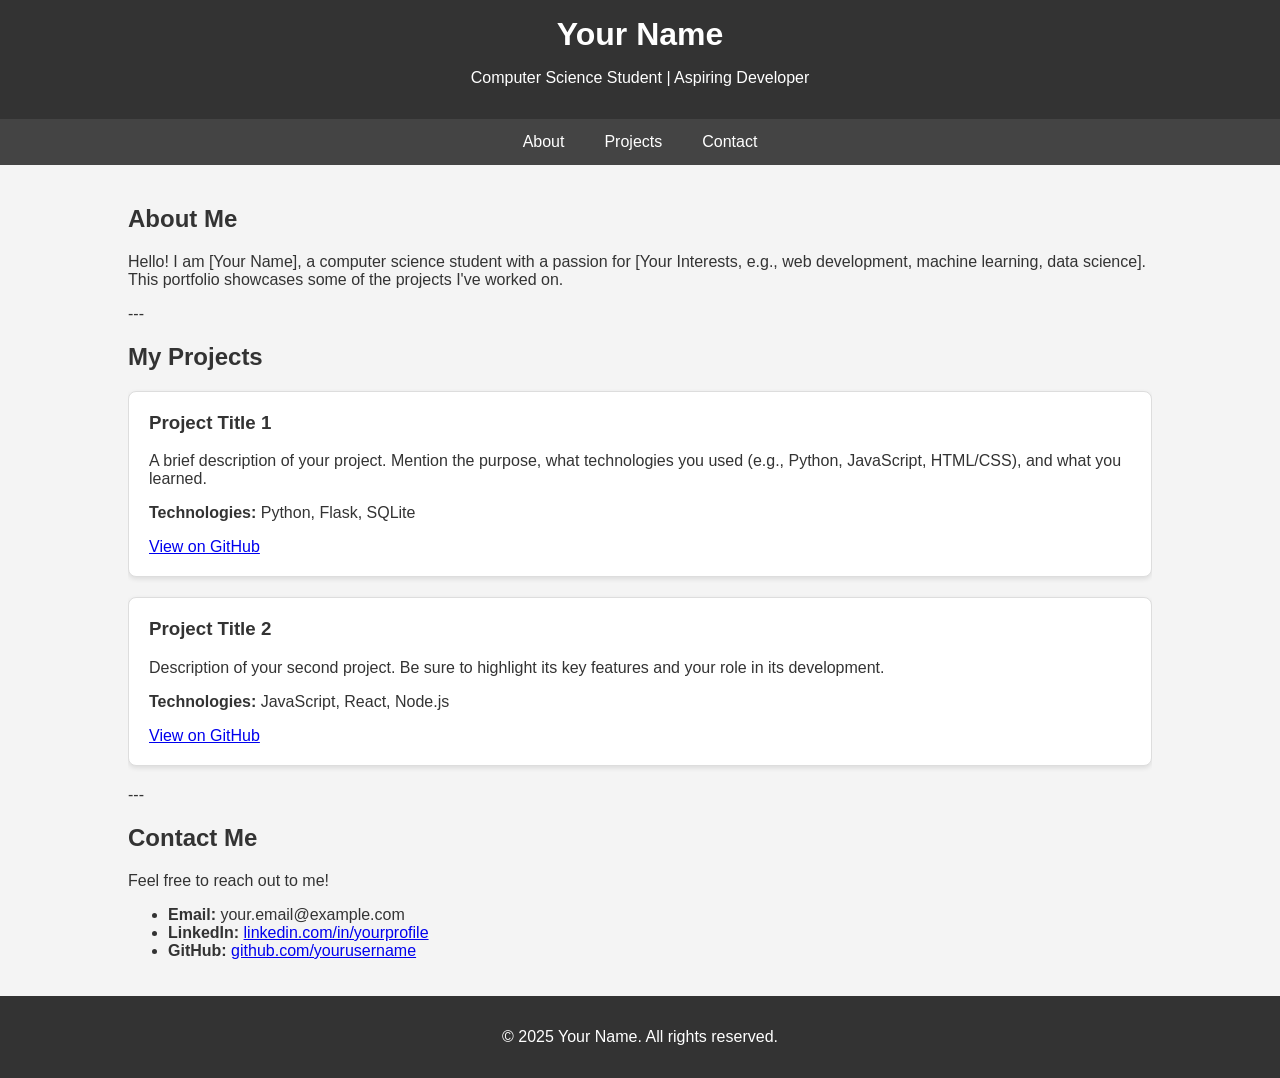
==== index.html @ 5b585626 "Add files via upload" ====
<!DOCTYPE html>
<html lang="en">
<head>
    <meta charset="UTF-8">
    <meta name="viewport" content="width=device-width, initial-scale=1.0">
    <title>Your Name - Computer Science Portfolio</title>
    <style>
        body {
            font-family: Arial, sans-serif;
            margin: 0;
            padding: 0;
            background-color: #f4f4f4;
            color: #333;
        }
        header {
            background-color: #333;
            color: #fff;
            padding: 1em 0;
            text-align: center;
        }
        header h1 {
            margin: 0;
        }
        nav ul {
            list-style-type: none;
            padding: 0;
            margin: 0;
            display: flex;
            justify-content: center;
            background-color: #444;
        }
        nav li a {
            display: block;
            color: white;
            text-align: center;
            padding: 14px 20px;
            text-decoration: none;
        }
        nav li a:hover {
            background-color: #555;
        }
        .container {
            width: 80%;
            margin: auto;
            overflow: hidden;
            padding: 20px 0;
        }
        .project-card {
            background-color: #fff;
            border: 1px solid #ddd;
            padding: 20px;
            margin-bottom: 20px;
            border-radius: 8px;
            box-shadow: 0 2px 5px rgba(0,0,0,0.1);
        }
        .project-card h3 {
            margin-top: 0;
        }
        footer {
            text-align: center;
            padding: 1em 0;
            background-color: #333;
            color: #fff;
            position: relative;
            bottom: 0;
            width: 100%;
        }
    </style>
</head>
<body>

    <header>
        <h1>Your Name</h1>
        <p>Computer Science Student | Aspiring Developer</p>
    </header>

    <nav>
        <ul>
            <li><a href="#about">About</a></li>
            <li><a href="#projects">Projects</a></li>
            <li><a href="#contact">Contact</a></li>
        </ul>
    </nav>

    <div class="container">
        
        <section id="about">
            <h2>About Me</h2>
            <p>
                Hello! I am [Your Name], a computer science student with a passion for [Your Interests, e.g., web development, machine learning, data science].
                This portfolio showcases some of the projects I've worked on.
            </p>
        </section>

        ---

        <section id="projects">
            <h2>My Projects</h2>

            <div class="project-card">
                <h3>Project Title 1</h3>
                <p>
                    A brief description of your project. Mention the purpose, what technologies you used (e.g., Python, JavaScript, HTML/CSS), and what you learned.
                </p>
                <p><strong>Technologies:</strong> Python, Flask, SQLite</p>
                <a href="https://github.com/yourusername/project1" target="_blank">View on GitHub</a>
            </div>

            <div class="project-card">
                <h3>Project Title 2</h3>
                <p>
                    Description of your second project. Be sure to highlight its key features and your role in its development.
                </p>
                <p><strong>Technologies:</strong> JavaScript, React, Node.js</p>
                <a href="https://github.com/yourusername/project2" target="_blank">View on GitHub</a>
            </div>

            </section>

        ---

        <section id="contact">
            <h2>Contact Me</h2>
            <p>
                Feel free to reach out to me!
            </p>
            <ul>
                <li><strong>Email:</strong> your.email@example.com</li>
                <li><strong>LinkedIn:</strong> <a href="https://linkedin.com/in/yourprofile" target="_blank">linkedin.com/in/yourprofile</a></li>
                <li><strong>GitHub:</strong> <a href="https://github.com/yourusername" target="_blank">github.com/yourusername</a></li>
            </ul>
        </section>
        
    </div>

    <footer>
        <p>&copy; 2025 Your Name. All rights reserved.</p>
    </footer>

</body>
</html>
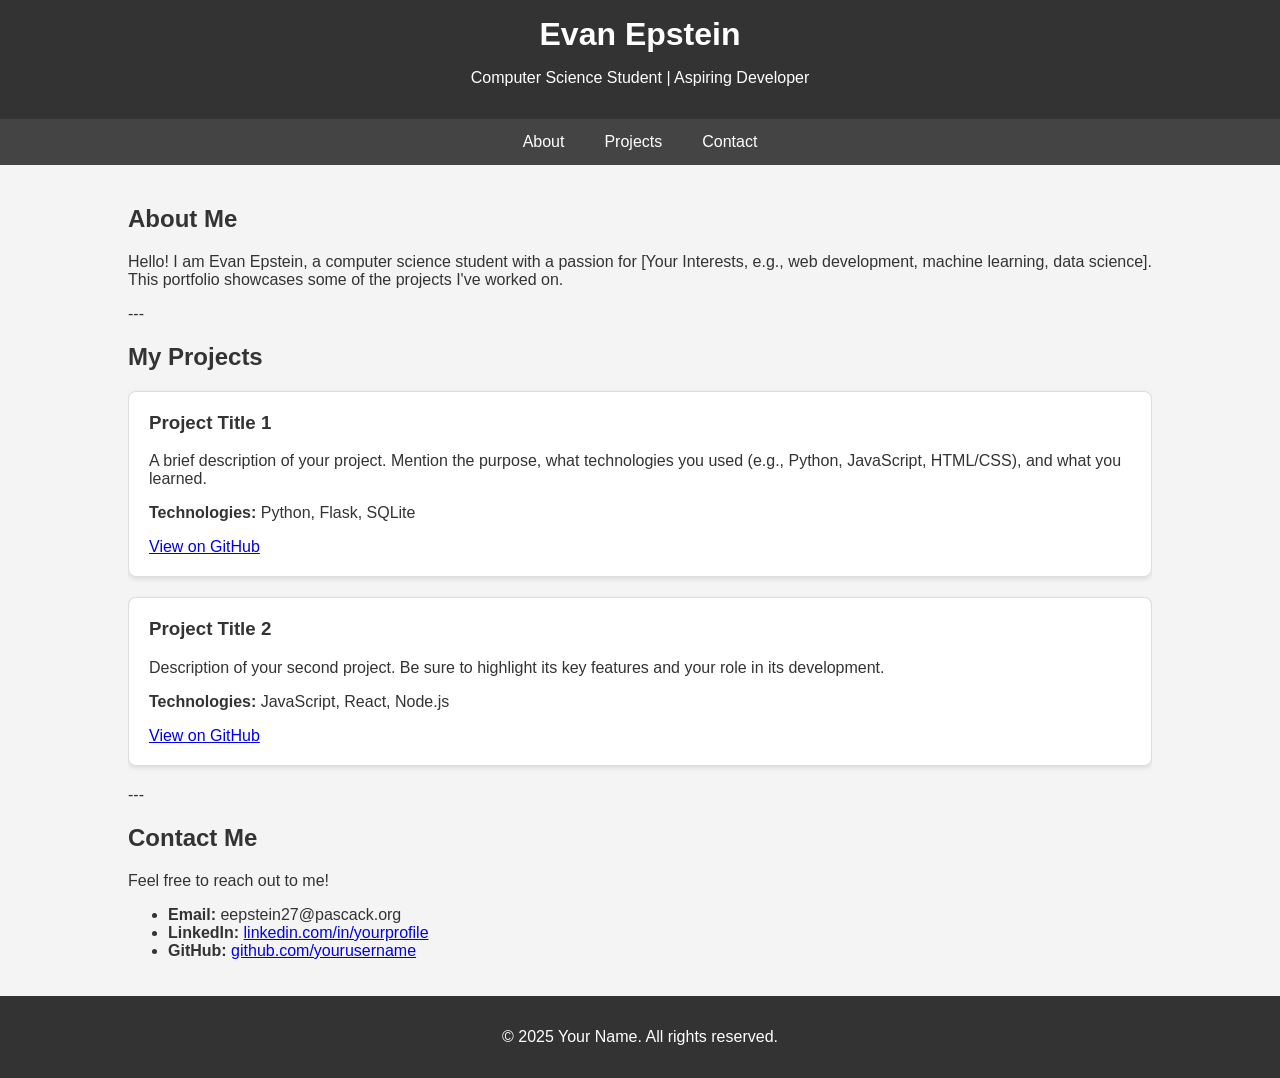
==== commit bc0d12d7: "Update index.html" ====
--- a/index.html
+++ b/index.html
@@ -70,7 +70,7 @@
 <body>
 
     <header>
-        <h1>Your Name</h1>
+        <h1>Evan Epstein</h1>
         <p>Computer Science Student | Aspiring Developer</p>
     </header>
 
@@ -87,7 +87,7 @@
         <section id="about">
             <h2>About Me</h2>
             <p>
-                Hello! I am [Your Name], a computer science student with a passion for [Your Interests, e.g., web development, machine learning, data science].
+                Hello! I am Evan Epstein, a computer science student with a passion for [Your Interests, e.g., web development, machine learning, data science].
                 This portfolio showcases some of the projects I've worked on.
             </p>
         </section>
@@ -125,7 +125,7 @@
                 Feel free to reach out to me!
             </p>
             <ul>
-                <li><strong>Email:</strong> your.email@example.com</li>
+                <li><strong>Email:</strong> eepstein27@pascack.org </li>
                 <li><strong>LinkedIn:</strong> <a href="https://linkedin.com/in/yourprofile" target="_blank">linkedin.com/in/yourprofile</a></li>
                 <li><strong>GitHub:</strong> <a href="https://github.com/yourusername" target="_blank">github.com/yourusername</a></li>
             </ul>
@@ -138,4 +138,4 @@
     </footer>
 
 </body>
-</html>+</html>
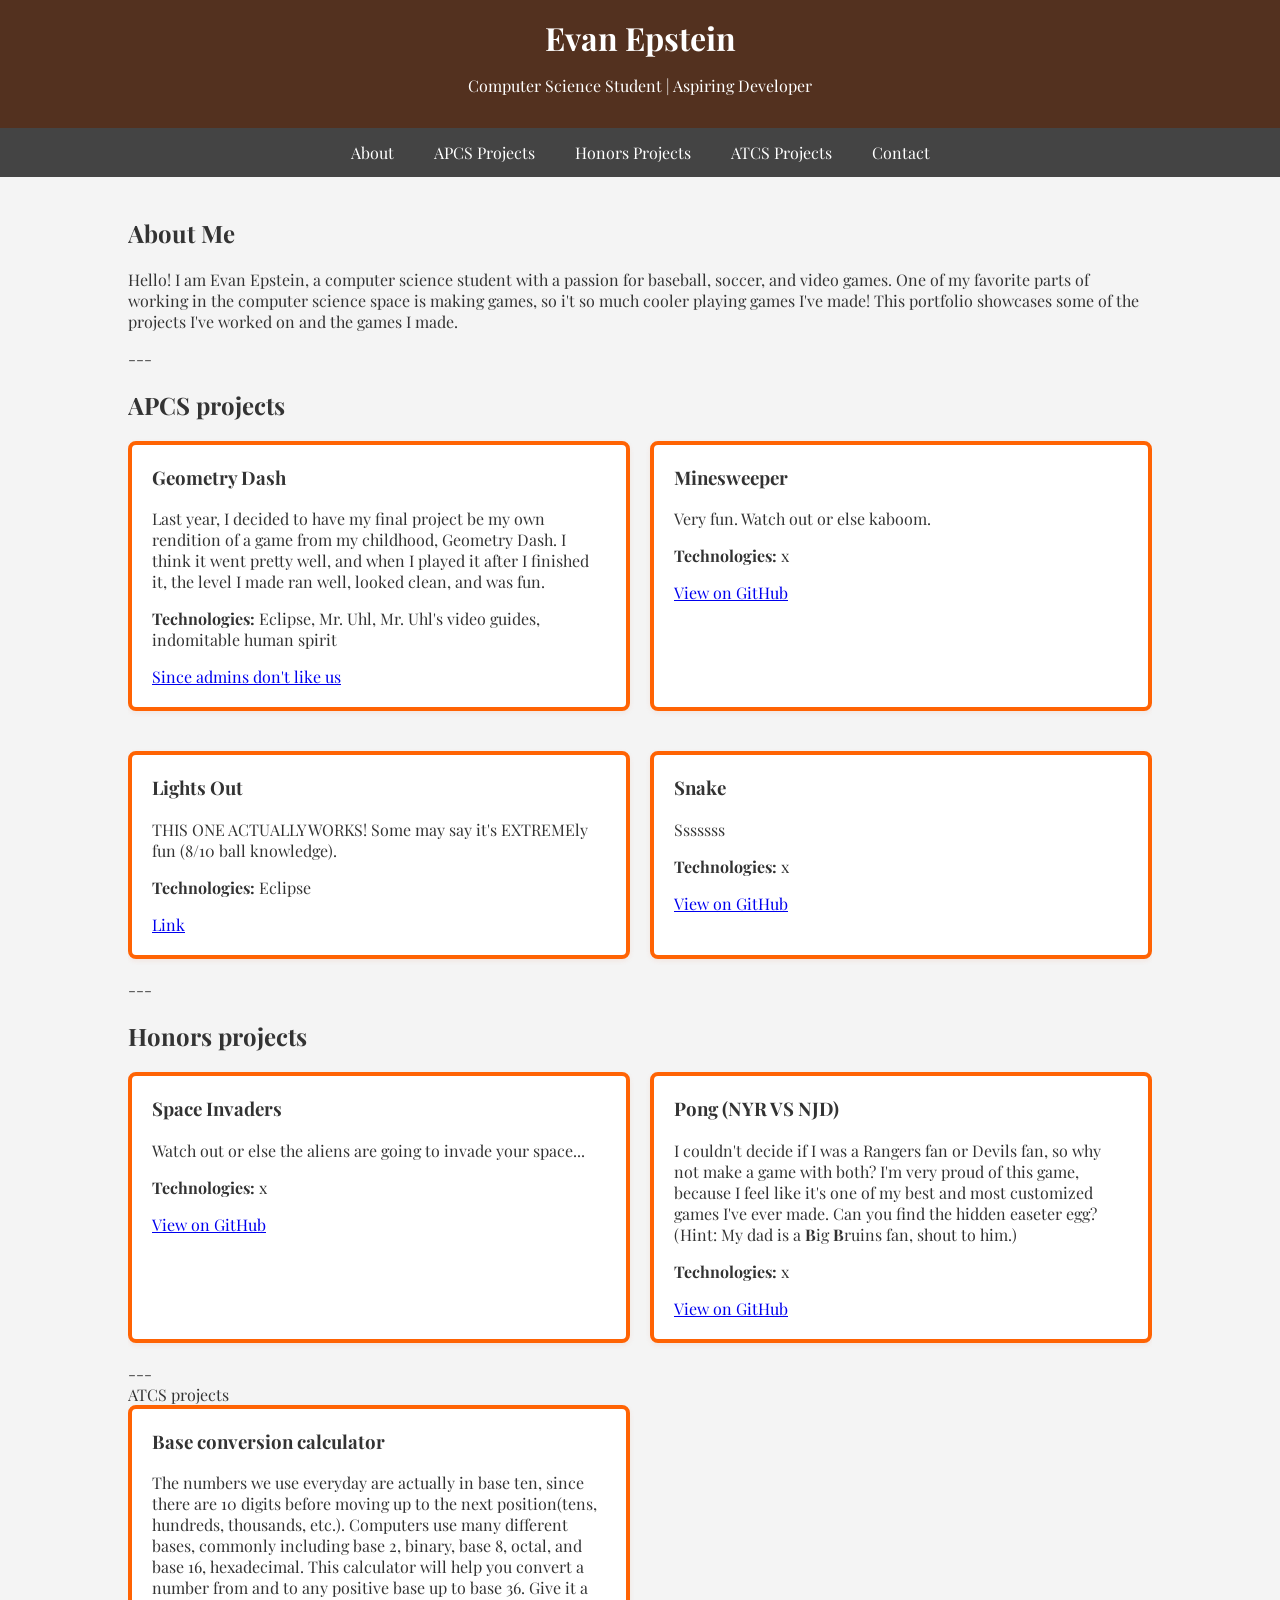
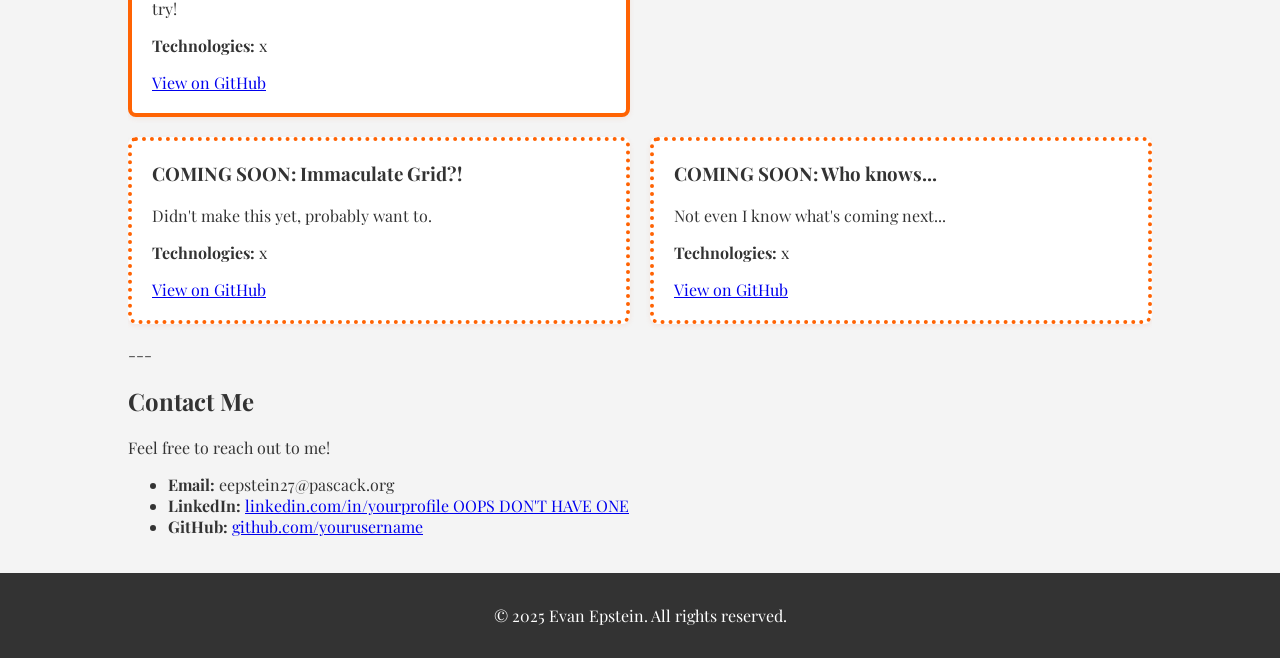
==== commit 7b8a6832: "Add files via upload" ====
--- a/index.html
+++ b/index.html
@@ -1,10 +1,18 @@
 <!DOCTYPE html>
 <html lang="en">
 <head>
+    <link rel="preconnect" href="https://fonts.googleapis.com">
+<link rel="preconnect" href="https://fonts.gstatic.com" crossorigin>
+<link href="https://fonts.googleapis.com/css2?family=Playfair+Display:ital,wght@0,400..900;1,400..900&display=swap" rel="stylesheet">
     <meta charset="UTF-8">
     <meta name="viewport" content="width=device-width, initial-scale=1.0">
-    <title>Your Name - Computer Science Portfolio</title>
+    <title>ATCS Evan Epstein - Computer Science Portfolio</title>
     <style>
+        * {
+        font-family: "Playfair Display", serif;
+        font-optical-sizing: auto;
+        font-style: normal;
+        }
         body {
             font-family: Arial, sans-serif;
             margin: 0;
@@ -13,7 +21,7 @@
             color: #333;
         }
         header {
-            background-color: #333;
+            background-color: #53311f;
             color: #fff;
             padding: 1em 0;
             text-align: center;
@@ -45,13 +53,24 @@
             overflow: hidden;
             padding: 20px 0;
         }
+        .projects-grid {
+            display: flex;
+            flex-wrap: wrap;
+            justify-content: space-between;
+            gap: 20px; 
+        }
         .project-card {
             background-color: #fff;
-            border: 1px solid #ddd;
+            border: 4px solid #ff6303;
             padding: 20px;
+            border-radius: 8px;
+            box-shadow: 0 2px 5px rgba(224,110, 65,0.1);
+            width: calc(50% - 10px);
+            box-sizing: border-box;
             margin-bottom: 20px;
-            border-radius: 8px;
-            box-shadow: 0 2px 5px rgba(0,0,0,0.1);
+        }
+        .atcs-projects .project-card {
+            border-style: dotted;
         }
         .project-card h3 {
             margin-top: 0;
@@ -77,7 +96,9 @@
     <nav>
         <ul>
             <li><a href="#about">About</a></li>
-            <li><a href="#projects">Projects</a></li>
+            <li><a href="#APCS-projects">APCS Projects</a></li>
+            <li><a href="#Honors-projects">Honors Projects</a></li>
+            <li><a href="#ATCS-projects">ATCS Projects</a></li>
             <li><a href="#contact">Contact</a></li>
         </ul>
     </nav>
@@ -87,35 +108,115 @@
         <section id="about">
             <h2>About Me</h2>
             <p>
-                Hello! I am Evan Epstein, a computer science student with a passion for [Your Interests, e.g., web development, machine learning, data science].
-                This portfolio showcases some of the projects I've worked on.
+                Hello! I am Evan Epstein, a computer science student with a passion for baseball, soccer, and video games. 
+                One of my favorite parts of working in the computer science space is making games, so i't so much cooler playing games I've made!
+                This portfolio showcases some of the projects I've worked on and the games I made.
             </p>
         </section>
 
         ---
 
-        <section id="projects">
-            <h2>My Projects</h2>
-
+        <section id="APCS-projects">
+            <h2>APCS projects</h2>
+            <div class="projects-grid">
+                <div class="project-card">
+                    <h3>Geometry Dash</h3>
+                    <p>
+                        Last year, I decided to have my final project be my own rendition of a game from my childhood, Geometry Dash.
+                        I think it went pretty well, and when I played it after I finished it, the level I made ran well, looked clean, and was fun.
+                    </p>
+                    <p><strong>Technologies:</strong> Eclipse, Mr. Uhl, Mr. Uhl's video guides, indomitable human spirit</p>
+                    <a href="https://github.com/yourusername/project1" target="_blank">Since admins don't like us</a>
+                </div>
+
+                <div class="project-card">
+                    <h3>Minesweeper</h3>
+                    <p>
+                        Very fun. Watch out or else kaboom.
+                    </p>
+                    <p><strong>Technologies:</strong> x</p>
+                    <a href="https://github.com/yourusername/project2" target="_blank">View on GitHub</a>
+                </div>
+
+                <div class="project-card">
+                    <h3>Lights Out</h3>
+                    <p>
+                        THIS ONE ACTUALLY WORKS!               Some may say it's EXTREMEly fun (8/10 ball knowledge).
+                    </p>
+                    <p><strong>Technologies:</strong> Eclipse</p>
+                    <a href="http://127.0.0.1:5500/LightsOutFolder/LightsOut.html" target="_blank">Link</a>
+                </div>
+                
+                <div class="project-card">
+                    <h3>Snake</h3>
+                    <p>
+                       Sssssss
+                    </p>
+                    <p><strong>Technologies:</strong> x</p>
+                    <a href="https://github.com/yourusername/project2" target="_blank">View on GitHub</a>
+                </div>
+            </div>
+        </section>
+
+        ---
+        
+        <section id="Honors-projects">
+            <h2>Honors projects</h2>
+            <div class="projects-grid">
+                <div class="project-card">
+                    <h3>Space Invaders</h3>
+                    <p>
+                        Watch out or else the aliens are going to invade your space...
+                    </p>
+                    <p><strong>Technologies:</strong> x</p>
+                    <a href="https://github.com/yourusername/project2" target="_blank">View on GitHub</a>
+                </div>
+
+                <div class="project-card">
+                    <h3>Pong (NYR VS NJD)</h3>
+                    <p>
+                        I couldn't decide if I was a Rangers fan or Devils fan, so why not make a game with both? I'm very proud of this game, because I feel like it's one of my best and most customized games I've ever made.
+                        Can you find the hidden easeter egg?  (Hint: My dad is a <strong>B</strong>ig <strong>B</strong>ruins fan, shout to him.)
+                    </p>
+                    <p><strong>Technologies:</strong> x</p>
+                    <a href="https://github.com/yourusername/project2" target="_blank">View on GitHub</a>
+                </div>
+            </div>
+        </section>
+
+        ---
+              
+        <section id="ATCS-projects"
+            <h2>ATCS projects</h2>
             <div class="project-card">
-                <h3>Project Title 1</h3>
-                <p>
-                    A brief description of your project. Mention the purpose, what technologies you used (e.g., Python, JavaScript, HTML/CSS), and what you learned.
-                </p>
-                <p><strong>Technologies:</strong> Python, Flask, SQLite</p>
-                <a href="https://github.com/yourusername/project1" target="_blank">View on GitHub</a>
+                    <h3>Base conversion calculator</h3>
+                    <p>
+                        The numbers we use everyday are actually in base ten, since there are 10 digits before moving up to the next position(tens, hundreds, thousands, etc.). Computers use many different bases, commonly including base 2, binary, base 8, octal, and base 16, hexadecimal. This calculator will help you convert a number from and to any positive base up to base 36. Give it a try!
+                    </p>
+                    <p><strong>Technologies:</strong> x</p>
+                    <a href="http://127.0.0.1:3000/BaseConverterFolder/BaseConverter.html?serverWindowId=399a60d0-04e9-4c12-a177-c8d591bca8f1" target="_blank">View on GitHub</a>
+                </div>
+
+            <div class="projects-grid atcs-projects">
+                <div class="project-card">
+                    <h3>COMING SOON: Immaculate Grid?!</h3>
+                    <p>
+                        Didn't make this yet, probably want to.
+                    </p>
+                    <p><strong>Technologies:</strong> x</p>
+                    <a href="https://github.com/yourusername/project2" target="_blank">View on GitHub</a>
+                </div>
+
+                <div class="project-card">
+                    <h3>COMING SOON: Who knows...</h3>
+                    <p>
+                        Not even I know what's coming next...
+                    </p>
+                    <p><strong>Technologies:</strong> x</p>
+                    <a href="https://github.com/yourusername/project2" target="_blank">View on GitHub</a>
+                </div>
             </div>
-
-            <div class="project-card">
-                <h3>Project Title 2</h3>
-                <p>
-                    Description of your second project. Be sure to highlight its key features and your role in its development.
-                </p>
-                <p><strong>Technologies:</strong> JavaScript, React, Node.js</p>
-                <a href="https://github.com/yourusername/project2" target="_blank">View on GitHub</a>
-            </div>
-
-            </section>
+        </section>
 
         ---
 
@@ -125,8 +226,8 @@
                 Feel free to reach out to me!
             </p>
             <ul>
-                <li><strong>Email:</strong> eepstein27@pascack.org </li>
-                <li><strong>LinkedIn:</strong> <a href="https://linkedin.com/in/yourprofile" target="_blank">linkedin.com/in/yourprofile</a></li>
+                <li><strong>Email:</strong> eepstein27@pascack.org</li>
+                <li><strong>LinkedIn:</strong> <a href="https://linkedin.com/in/yourprofile" target="_blank">linkedin.com/in/yourprofile OOPS DON'T HAVE ONE</a></li>
                 <li><strong>GitHub:</strong> <a href="https://github.com/yourusername" target="_blank">github.com/yourusername</a></li>
             </ul>
         </section>
@@ -134,8 +235,8 @@
     </div>
 
     <footer>
-        <p>&copy; 2025 Your Name. All rights reserved.</p>
+        <p>&copy; 2025 Evan Epstein. All rights reserved.</p>
     </footer>
 
 </body>
-</html>
+</html>
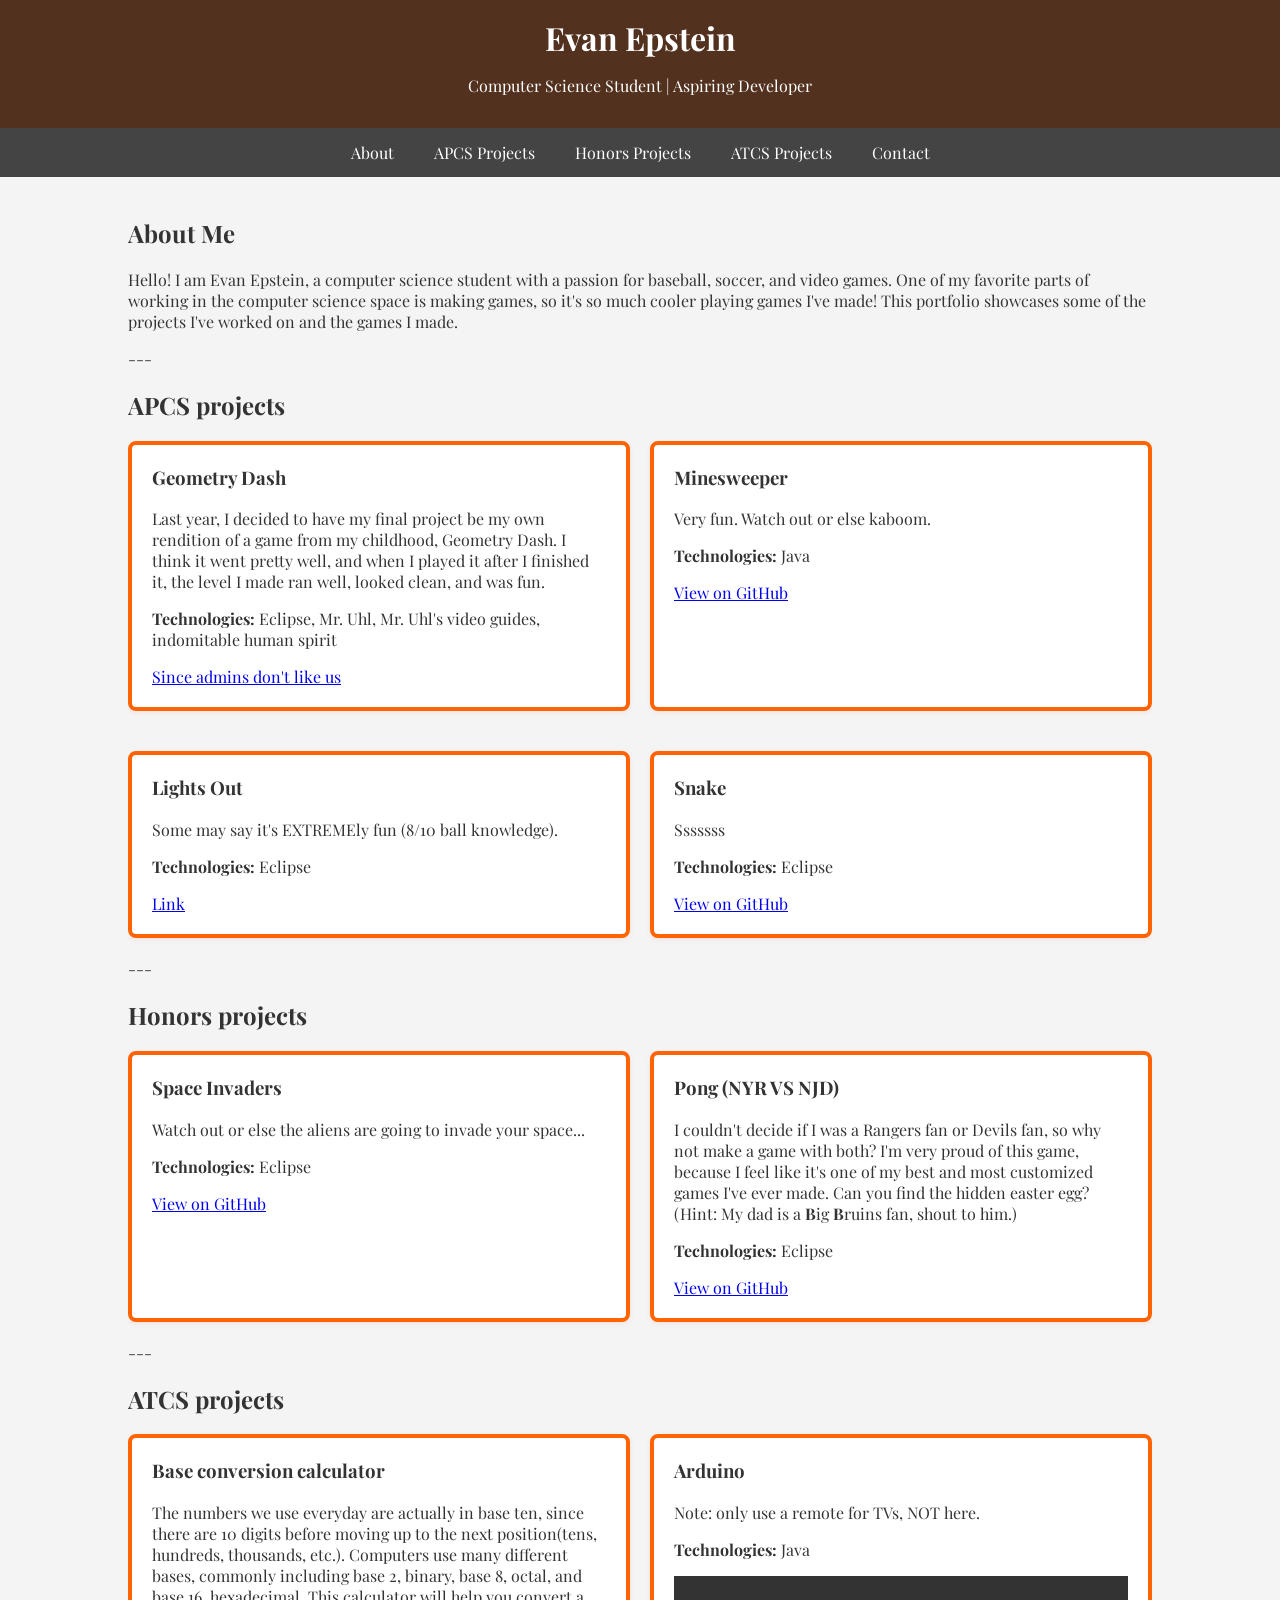
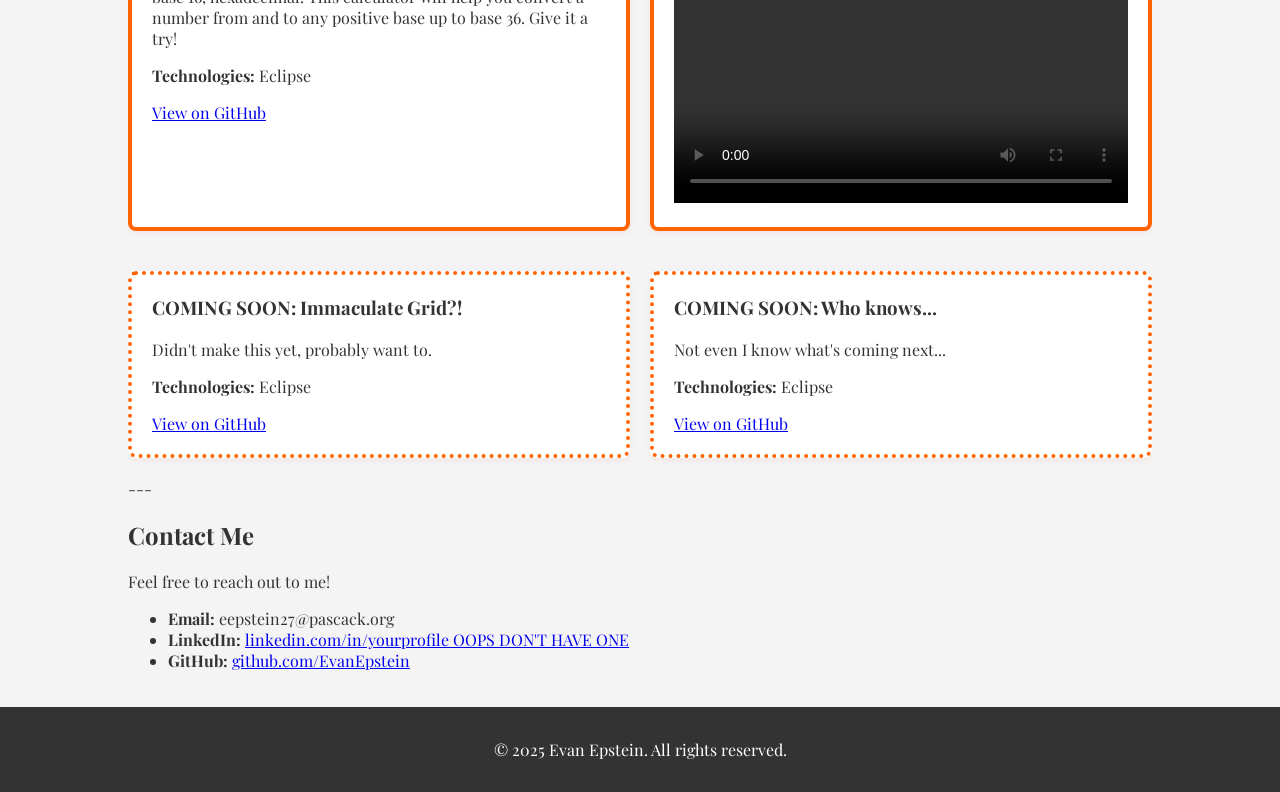
==== commit b64add8e: "Updated index.html 10/24" ====
--- a/index.html
+++ b/index.html
@@ -69,7 +69,8 @@
             box-sizing: border-box;
             margin-bottom: 20px;
         }
-        .atcs-projects .project-card {
+        /* Only make "coming soon" ATCS cards dotted; keep real project cards solid */
+        .atcs-projects .project-card.coming-soon {
             border-style: dotted;
         }
         .project-card h3 {
@@ -109,7 +110,7 @@
             <h2>About Me</h2>
             <p>
                 Hello! I am Evan Epstein, a computer science student with a passion for baseball, soccer, and video games. 
-                One of my favorite parts of working in the computer science space is making games, so i't so much cooler playing games I've made!
+                One of my favorite parts of working in the computer science space is making games, so it's so much cooler playing games I've made!
                 This portfolio showcases some of the projects I've worked on and the games I made.
             </p>
         </section>
@@ -134,14 +135,14 @@
                     <p>
                         Very fun. Watch out or else kaboom.
                     </p>
-                    <p><strong>Technologies:</strong> x</p>
+                    <p><strong>Technologies:</strong> Java</p>
                     <a href="https://github.com/yourusername/project2" target="_blank">View on GitHub</a>
                 </div>
 
                 <div class="project-card">
                     <h3>Lights Out</h3>
                     <p>
-                        THIS ONE ACTUALLY WORKS!               Some may say it's EXTREMEly fun (8/10 ball knowledge).
+                                      Some may say it's EXTREMEly fun (8/10 ball knowledge).
                     </p>
                     <p><strong>Technologies:</strong> Eclipse</p>
                     <a href="http://127.0.0.1:5500/LightsOutFolder/LightsOut.html" target="_blank">Link</a>
@@ -152,7 +153,7 @@
                     <p>
                        Sssssss
                     </p>
-                    <p><strong>Technologies:</strong> x</p>
+                    <p><strong>Technologies:</strong> Eclipse</p>
                     <a href="https://github.com/yourusername/project2" target="_blank">View on GitHub</a>
                 </div>
             </div>
@@ -168,7 +169,7 @@
                     <p>
                         Watch out or else the aliens are going to invade your space...
                     </p>
-                    <p><strong>Technologies:</strong> x</p>
+                    <p><strong>Technologies:</strong> Eclipse</p>
                     <a href="https://github.com/yourusername/project2" target="_blank">View on GitHub</a>
                 </div>
 
@@ -176,43 +177,57 @@
                     <h3>Pong (NYR VS NJD)</h3>
                     <p>
                         I couldn't decide if I was a Rangers fan or Devils fan, so why not make a game with both? I'm very proud of this game, because I feel like it's one of my best and most customized games I've ever made.
-                        Can you find the hidden easeter egg?  (Hint: My dad is a <strong>B</strong>ig <strong>B</strong>ruins fan, shout to him.)
-                    </p>
-                    <p><strong>Technologies:</strong> x</p>
+                        Can you find the hidden easter egg?  (Hint: My dad is a <strong>B</strong>ig <strong>B</strong>ruins fan, shout to him.)
+                    </p>
+                    <p><strong>Technologies:</strong> Eclipse</p>
                     <a href="https://github.com/yourusername/project2" target="_blank">View on GitHub</a>
                 </div>
             </div>
         </section>
 
         ---
-              
-        <section id="ATCS-projects"
+        
+        <section id="ATCS-projects">
             <h2>ATCS projects</h2>
-            <div class="project-card">
+
+            <div class="projects-grid atcs-projects">
+                <div class="project-card">
                     <h3>Base conversion calculator</h3>
                     <p>
                         The numbers we use everyday are actually in base ten, since there are 10 digits before moving up to the next position(tens, hundreds, thousands, etc.). Computers use many different bases, commonly including base 2, binary, base 8, octal, and base 16, hexadecimal. This calculator will help you convert a number from and to any positive base up to base 36. Give it a try!
                     </p>
-                    <p><strong>Technologies:</strong> x</p>
+                    <p><strong>Technologies:</strong> Eclipse</p>
                     <a href="http://127.0.0.1:3000/BaseConverterFolder/BaseConverter.html?serverWindowId=399a60d0-04e9-4c12-a177-c8d591bca8f1" target="_blank">View on GitHub</a>
                 </div>
 
-            <div class="projects-grid atcs-projects">
-                <div class="project-card">
+                <!-- Pong removed from ATCS section per user request -->
+
+                <div class="project-card">
+                    <h3>Arduino</h3>
+                    <p>
+                        Note: only use a remote for TVs, NOT here.
+                    </p>
+                    <p><strong>Technologies:</strong> Java</p>
+                    <video src="IMG_3249.mp4" width="100%" controls>
+        Your browser does not support the video tag.
+    </video>
+                </div>
+
+                <div class="project-card coming-soon">
                     <h3>COMING SOON: Immaculate Grid?!</h3>
                     <p>
                         Didn't make this yet, probably want to.
                     </p>
-                    <p><strong>Technologies:</strong> x</p>
-                    <a href="https://github.com/yourusername/project2" target="_blank">View on GitHub</a>
-                </div>
-
-                <div class="project-card">
+                    <p><strong>Technologies:</strong> Eclipse</p>
+                    <a href="https://github.com/yourusername/project2" target="_blank">View on GitHub</a>
+                </div>
+
+                <div class="project-card coming-soon">
                     <h3>COMING SOON: Who knows...</h3>
                     <p>
                         Not even I know what's coming next...
                     </p>
-                    <p><strong>Technologies:</strong> x</p>
+                    <p><strong>Technologies:</strong> Eclipse</p>
                     <a href="https://github.com/yourusername/project2" target="_blank">View on GitHub</a>
                 </div>
             </div>
@@ -228,7 +243,7 @@
             <ul>
                 <li><strong>Email:</strong> eepstein27@pascack.org</li>
                 <li><strong>LinkedIn:</strong> <a href="https://linkedin.com/in/yourprofile" target="_blank">linkedin.com/in/yourprofile OOPS DON'T HAVE ONE</a></li>
-                <li><strong>GitHub:</strong> <a href="https://github.com/yourusername" target="_blank">github.com/yourusername</a></li>
+                <li><strong>GitHub:</strong> <a href="https://github.com/EvanEpstein" target="_blank">github.com/EvanEpstein</a></li>
             </ul>
         </section>
         
@@ -239,4 +254,4 @@
     </footer>
 
 </body>
-</html>+</html>
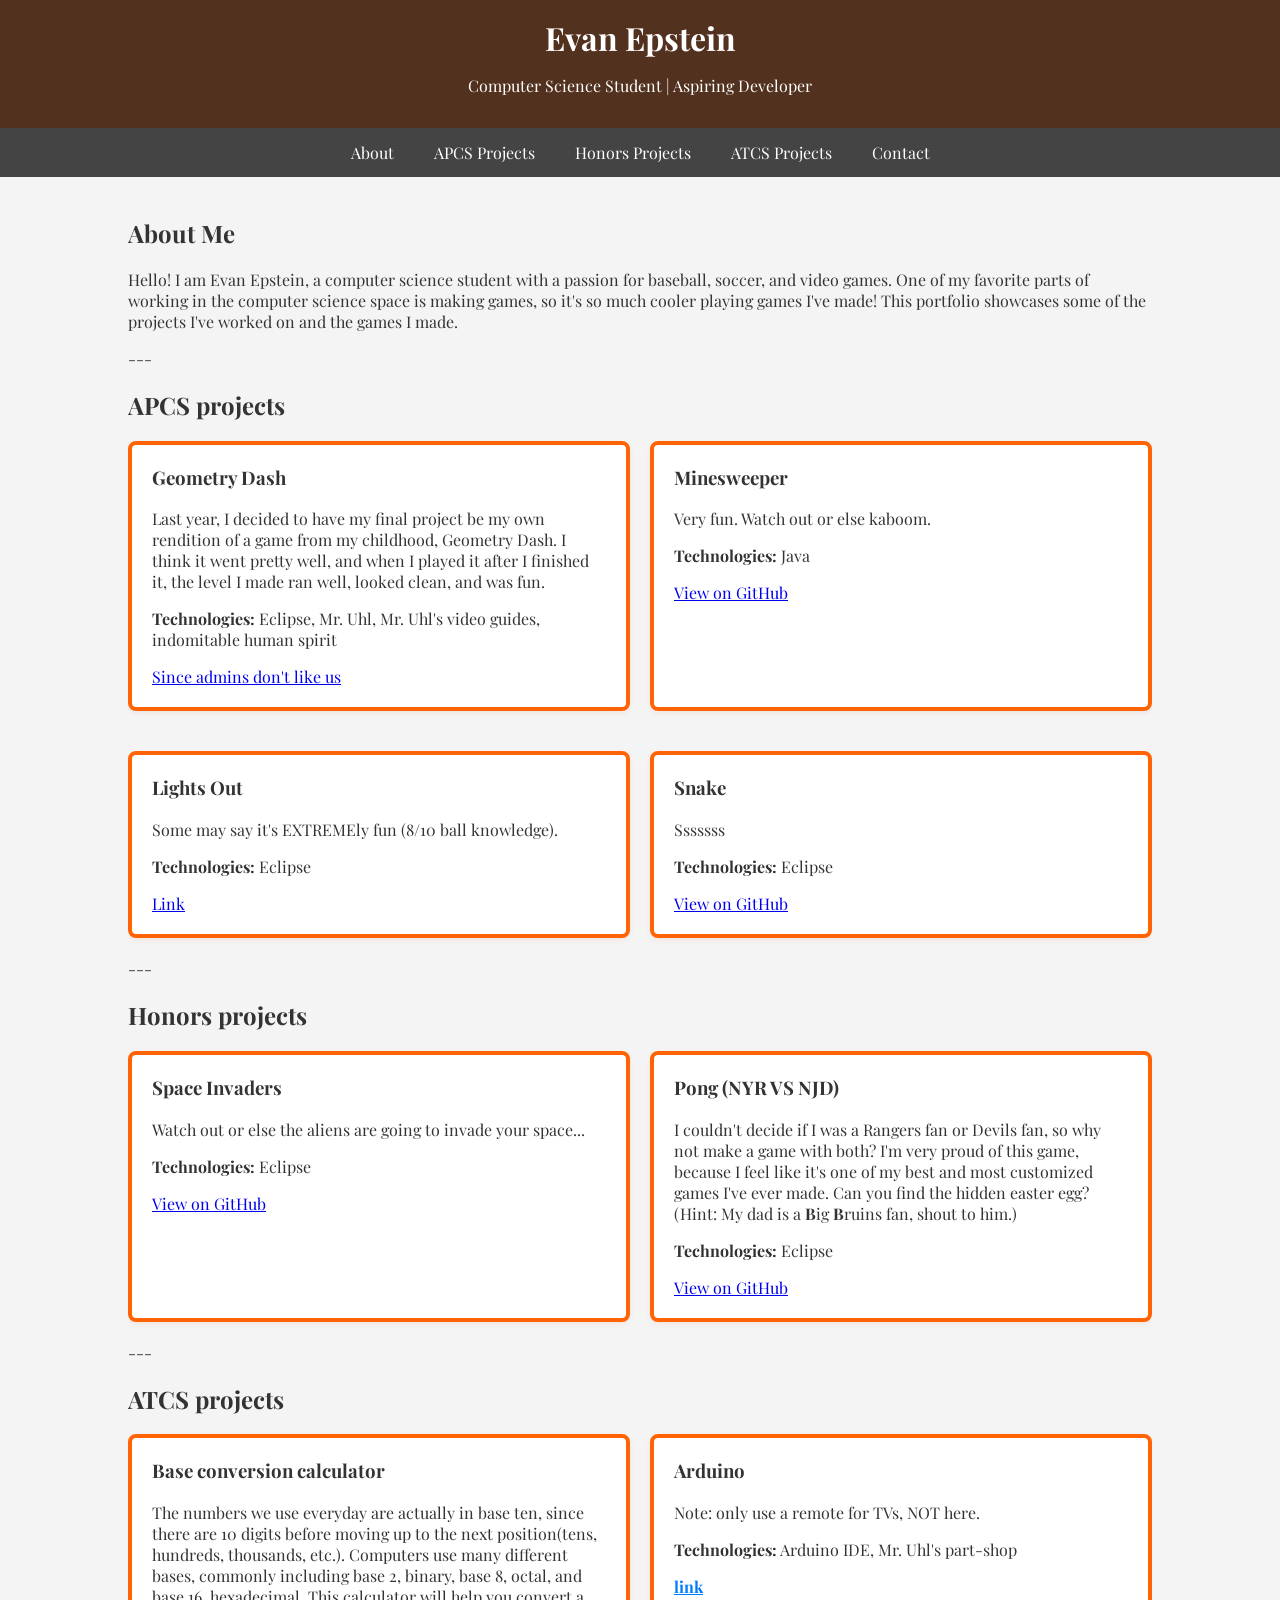
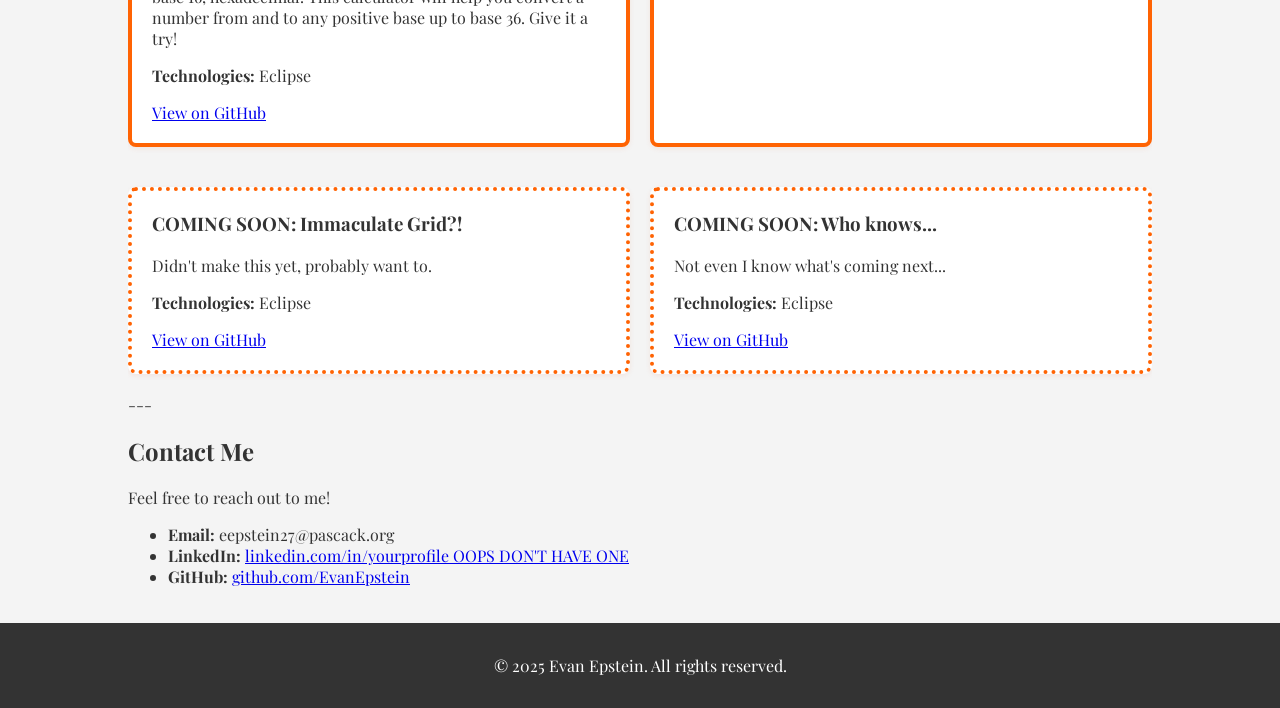
==== commit d8c10316: "Update index.html Arduino actually done" ====
--- a/index.html
+++ b/index.html
@@ -69,7 +69,6 @@
             box-sizing: border-box;
             margin-bottom: 20px;
         }
-        /* Only make "coming soon" ATCS cards dotted; keep real project cards solid */
         .atcs-projects .project-card.coming-soon {
             border-style: dotted;
         }
@@ -85,6 +84,98 @@
             bottom: 0;
             width: 100%;
         }
+
+        /* --- MODAL CSS --- */
+        .modal-trigger-link {
+            color: #007bff;
+            text-decoration: underline;
+            cursor: pointer;
+            font-weight: bold;
+        }
+
+        .modal {
+            display: none; 
+            position: fixed;
+            z-index: 1000;
+            left: 0;
+            top: 0;
+            width: 100%;
+            height: 100%;
+            overflow: auto; 
+            background-color: rgba(0, 0, 0, 0.6);
+        }
+
+        .modal-content {
+            background-color: #fefefe;
+            margin: 5% auto; 
+            padding: 30px;
+            border-radius: 10px;
+            max-width: 900px;
+            width: 90%;
+            position: relative;
+            box-shadow: 0 10px 30px rgba(0, 0, 0, 0.2);
+            font-family: Arial, sans-serif;
+        }
+        
+        .modal-content * {
+            font-family: Arial, sans-serif; 
+        }
+
+        .close-button {
+            color: #aaa;
+            position: absolute;
+            top: 15px;
+            right: 25px;
+            font-size: 30px;
+            font-weight: bold;
+            cursor: pointer;
+        }
+
+        .close-button:hover,
+        .close-button:focus {
+            color: #333;
+        }
+
+        /* --- UPDATED VIDEO CONTAINER CSS --- */
+        /* This is no longer for an iframe, but for a <video> element */
+        /* #modal-video-container {
+            width: 100%;
+            margin-bottom: 1.5rem;
+        } */
+         #modal-video-container {
+            /* Set a max-width to control the size of the vertical video */
+            max-width: 400px; /* <--- YOU CAN CHANGE THIS VALUE */
+
+            /* This centers the container (and the video inside it) */
+            margin-left: auto;
+            margin-right: auto;
+
+            /* This keeps the space below the video */
+            margin-bottom: 1.5rem;
+        }
+
+        /* This makes your local video file responsive */
+        #modal-video-container video {
+            width: 100%;
+            height: auto;
+            border-radius: 8px;
+        }
+        /* --- END OF VIDEO CSS UPDATE --- */
+
+
+        #modal-code-container {
+            background-color: #2d2d2d;
+            color: #f8f8f2;
+            padding: 1.5rem;
+            border-radius: 8px;
+            max-height: 400px;
+            overflow-y: auto; 
+            font-family: "Courier New", monospace;
+            font-size: 0.9rem;
+            line-height: 1.5;
+            white-space: pre-wrap;
+        }
+
     </style>
 </head>
 <body>
@@ -200,19 +291,17 @@
                     <a href="http://127.0.0.1:3000/BaseConverterFolder/BaseConverter.html?serverWindowId=399a60d0-04e9-4c12-a177-c8d591bca8f1" target="_blank">View on GitHub</a>
                 </div>
 
-                <!-- Pong removed from ATCS section per user request -->
-
                 <div class="project-card">
                     <h3>Arduino</h3>
                     <p>
                         Note: only use a remote for TVs, NOT here.
                     </p>
-                    <p><strong>Technologies:</strong> Java</p>
-                    <video src="IMG_3249.mp4" width="100%" controls>
-        Your browser does not support the video tag.
-    </video>
-                </div>
-
+                    <p><strong>Technologies:</strong> Arduino IDE, Mr. Uhl's part-shop</p>
+                    <!-- Use the dedicated Arduino details page instead of the modal -->
+                    <!-- Replace Arduino.html with a different path if you prefer a different filename or folder -->
+                    <p><a href="Arduino.html" class="modal-trigger-link">link</a></p>
+                </div>
+                
                 <div class="project-card coming-soon">
                     <h3>COMING SOON: Immaculate Grid?!</h3>
                     <p>
@@ -249,9 +338,154 @@
         
     </div>
 
+    <div id="project-modal" class="modal">
+        <div class="modal-content">
+            <span class="close-button">&times;</span>
+            <h2 id="modal-title">Project Title</h2>
+            <p id="modal-description">Project description...</p>
+            
+            <h3>Video Demonstration</h3>
+            <div id="modal-video-container">
+                </div>
+            
+            <h3>Arduino Code (.ino)</h3>
+            <pre><code id="modal-code-container">// Arduino code will be loaded here...</code></pre>
+        </div>
+    </div>
+
+
     <footer>
         <p>&copy; 2025 Evan Epstein. All rights reserved.</p>
     </footer>
 
+    <script>
+        document.addEventListener('DOMContentLoaded', () => {
+
+            // --- 1. UPDATED PROJECT DATA ---
+            // This now points to your local files.
+            // ** IMPORTANT: **
+            // - Replace "IMG_3249.mp4" with the EXACT filename of your video.
+            // - Replace "your_code.ino" with the EXACT filename of your code.
+            // - Both files MUST be in the same folder as this HTML file.
+            const projectData = {
+                "arduinoProject": {
+                    title: "IR Remote to binary LEDs + digit display",
+                    description: "This project involves an IR remote and reciever, a single digit 7-segment display, and 4 LEDs. Thanks to the code provided below, whenever a number button is pressed on the IR remote, that number will show up (in base 10) on the 7-segment display, and will also light up the corresponding LEDs to make the binary translation. If anyother button is pressed on the remote, the display and LEDs show '0'.(Note: I apoligize for taking the video vertically!)",
+                    
+                    // --- CHANGE THIS ---
+                    // Use the *filename* of your MP4
+                    videoFile: "IMG_3249.mp4", 
+                    
+                    // --- CHANGE THIS ---
+                    // Use the *filename* of your .ino code file
+                    codeFile: "Birthday_IRremote_Binary_LEDs.ino" 
+                }
+            };
+
+
+            // --- 2. MODAL ELEMENT REFERENCES ---
+            // (These are the same as before)
+            const modal = document.getElementById('project-modal');
+            const modalTitle = document.getElementById('modal-title');
+            const modalDescription = document.getElementById('modal-description');
+            const modalVideoContainer = document.getElementById('modal-video-container');
+            const modalCodeContainer = document.getElementById('modal-code-container');
+            const closeButton = document.querySelector('.close-button');
+            const arduinoLink = document.getElementById('open-arduino-modal');
+
+            // --- 3. UPDATED openModal FUNCTION ---
+            // This function is now more complex. It creates a <video> element
+            // and uses fetch() to load your code file.
+            function openModal(projectId) {
+                const project = projectData[projectId];
+                if (!project) return;
+
+                // --- Part A: Populate simple text ---
+                modalTitle.textContent = project.title;
+                modalDescription.textContent = project.description;
+                
+                // --- Part B: Create and add the video player ---
+                
+                // Clear any old video first
+                modalVideoContainer.innerHTML = ''; 
+                
+                // Create a new <video> element
+                const videoElement = document.createElement('video');
+                videoElement.setAttribute('src', project.videoFile); // Set the source to your MP4 file
+                videoElement.setAttribute('controls', 'true'); // Show player controls (play/pause, volume)
+                
+                // Add the new video element to its container
+                modalVideoContainer.appendChild(videoElement);
+
+                
+                // --- Part C: Fetch and load the .ino code file ---
+                
+                // Set a "loading" message while we fetch the file
+                modalCodeContainer.textContent = '// Loading code from ' + project.codeFile + '...';
+
+                // Use the fetch API to read your file
+                // This is why you MUST use a local server
+                fetch(project.codeFile)
+                    .then(response => {
+                        // Check if the file was found (HTTP 200 OK)
+                        if (!response.ok) {
+                            // If the file isn't found, throw an error to be caught below
+                            throw new Error('File not found: ' + project.codeFile);
+                        }
+                        // If found, return the content as plain text
+                        return response.text();
+                    })
+                    .then(text => {
+                        // Success! Put the file's text content into the code block
+                        modalCodeContainer.textContent = text;
+                    })
+                    .catch(error => {
+                        // If fetch fails (e.g., file not found, server not running)
+                        // show an error message in the code block.
+                        console.error('Error fetching code:', error);
+                        modalCodeContainer.textContent = 'Error: Could not load file.\n\n' +
+                            'Details: ' + error.message + '\n\n' +
+                            'Please make sure the file "' + project.codeFile + '" \n' +
+                            'is in the same folder as index.html \n' +
+                            'and that you are running a local server.';
+                    });
+
+                // --- Part D: Show the modal ---
+                modal.style.display = 'block';
+            }
+
+            // --- 4. UPDATED closeModal FUNCTION ---
+            // This now also needs to stop the local video.
+            function closeModal() {
+                modal.style.display = 'none';
+                
+                // Clear the video container to stop the video from playing
+                modalVideoContainer.innerHTML = '';
+                
+                // Clear the code container
+                modalCodeContainer.textContent = '';
+            }
+
+            // --- 5. EVENT LISTENERS ---
+            // (These are the same as before)
+
+            if (arduinoLink) {
+                arduinoLink.addEventListener('click', () => {
+                    openModal('arduinoProject');
+                });
+            }
+
+            if (closeButton) {
+                closeButton.addEventListener('click', closeModal);
+            }
+
+            window.addEventListener('click', (event) => {
+                if (event.target === modal) {
+                    closeModal();
+                }
+            });
+        });
+    </script>
+
 </body>
 </html>
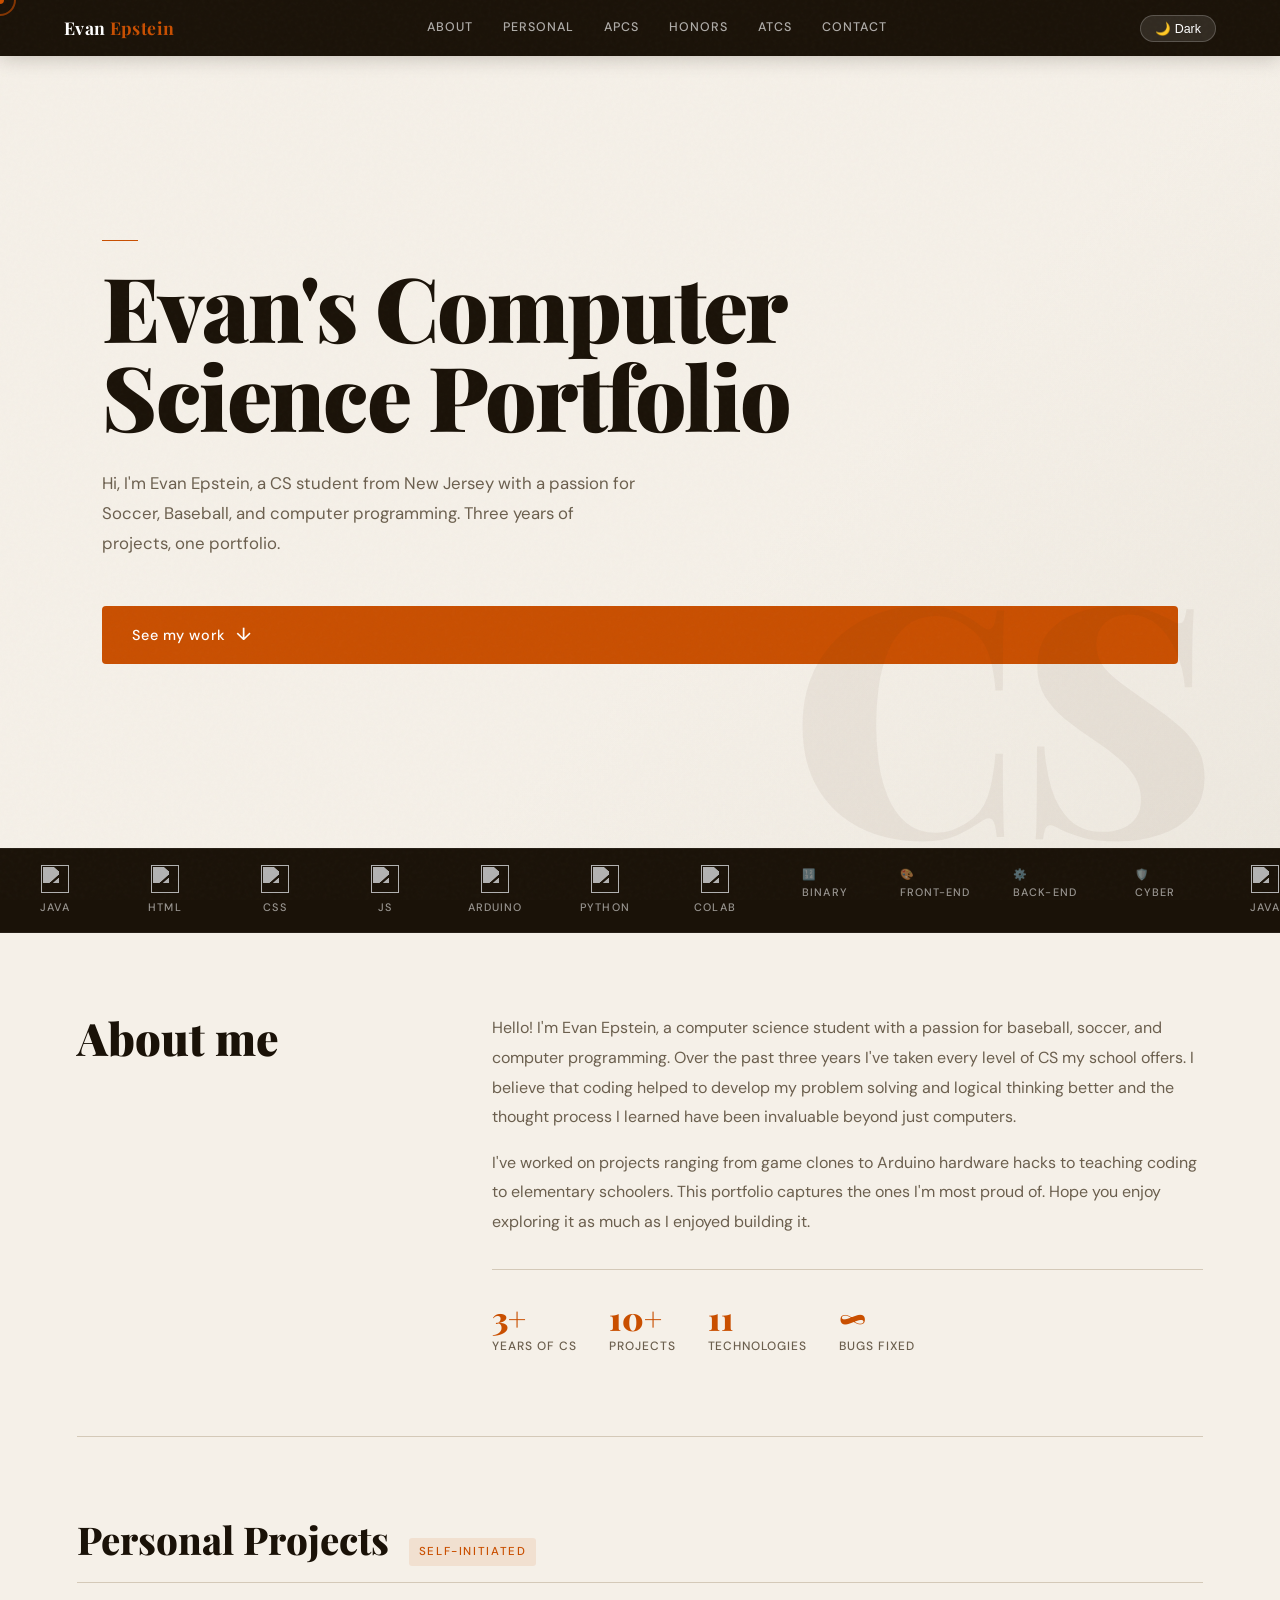
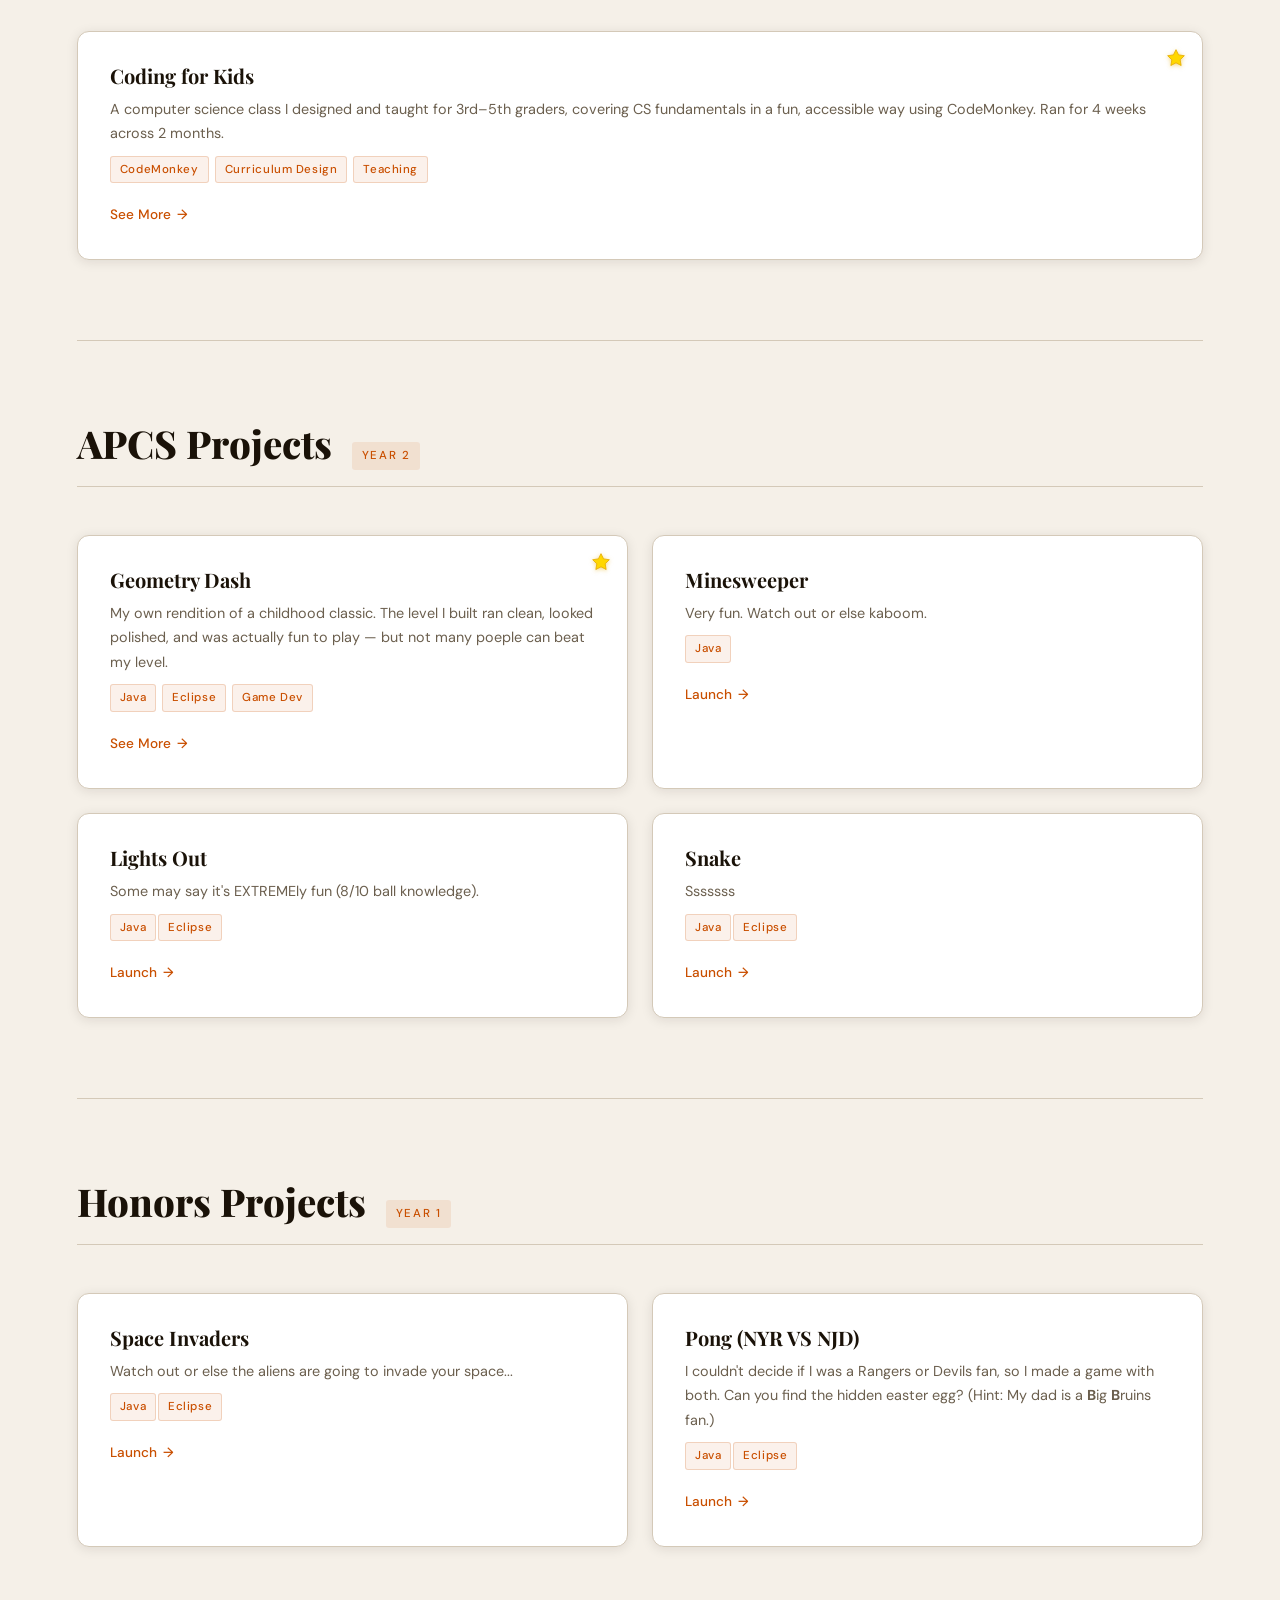
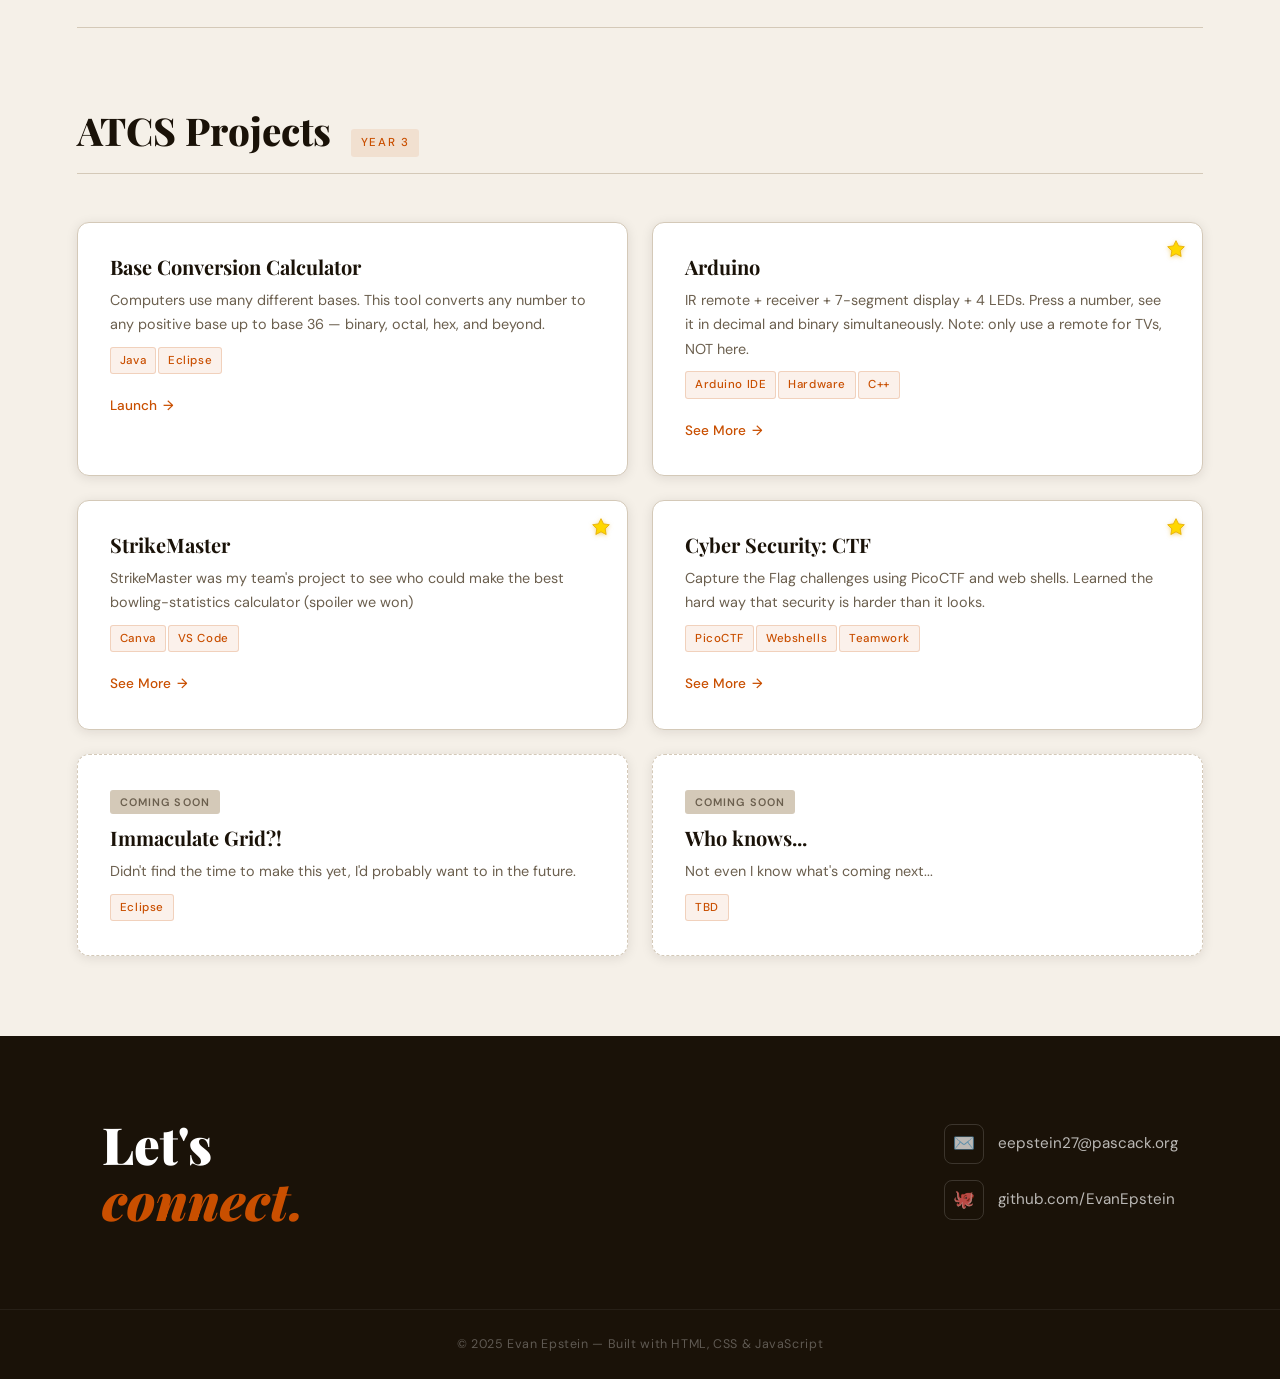
==== commit edbce2c2: "Final HTML" ====
--- a/index.html
+++ b/index.html
@@ -1,491 +1,1157 @@
 <!DOCTYPE html>
-<html lang="en">
+<html lang="en" data-theme="light">
 <head>
     <link rel="preconnect" href="https://fonts.googleapis.com">
-<link rel="preconnect" href="https://fonts.gstatic.com" crossorigin>
-<link href="https://fonts.googleapis.com/css2?family=Playfair+Display:ital,wght@0,400..900;1,400..900&display=swap" rel="stylesheet">
+    <link rel="preconnect" href="https://fonts.gstatic.com" crossorigin>
+    <link href="https://fonts.googleapis.com/css2?family=Playfair+Display:ital,wght@0,400..900;1,400..900&family=DM+Sans:wght@300;400;500&display=swap" rel="stylesheet">
     <meta charset="UTF-8">
     <meta name="viewport" content="width=device-width, initial-scale=1.0">
-    <title>ATCS Evan Epstein - Computer Science Portfolio</title>
+    <title>Evan Epstein — CS Portfolio</title>
+
     <style>
-        * {
-        font-family: "Playfair Display", serif;
-        font-optical-sizing: auto;
-        font-style: normal;
-        }
+        /* ============================================================
+           CSS VARIABLES — light & dark themes
+        ============================================================ */
+        :root {
+            --bg:          #f5f0e8;
+            --bg2:         #ede8df;
+            --card:        #ffffff;
+            --text:        #1a1208;
+            --text-muted:  #6b5f4e;
+            --accent:      #c94f00;
+            --accent2:     #53311f;
+            --gold:        #e6ac00;
+            --border:      #d4c9b8;
+            --nav-bg:      #1a1208;
+            --shadow:      rgba(26,18,8,0.10);
+            --shadow-lg:   rgba(26,18,8,0.22);
+            --grain:       url("data:image/svg+xml,%3Csvg viewBox='0 0 256 256' xmlns='http://www.w3.org/2000/svg'%3E%3Cfilter id='noise'%3E%3CfeTurbulence type='fractalNoise' baseFrequency='0.9' numOctaves='4' stitchTiles='stitch'/%3E%3C/filter%3E%3Crect width='100%25' height='100%25' filter='url(%23noise)' opacity='0.04'/%3E%3C/svg%3E");
+        }
+
+        [data-theme="dark"] {
+            --bg:          #0f0b07;
+            --bg2:         #1a1410;
+            --card:        #1e1812;
+            --text:        #f0e8d8;
+            --text-muted:  #a89880;
+            --accent:      #ff6b1a;
+            --accent2:     #d4956a;
+            --gold:        #f0c040;
+            --border:      #3a3028;
+            --nav-bg:      #080604;
+            --shadow:      rgba(0,0,0,0.40);
+            --shadow-lg:   rgba(0,0,0,0.60);
+        }
+
+        /* ============================================================
+           RESET & BASE
+        ============================================================ */
+        *, *::before, *::after { box-sizing: border-box; margin: 0; padding: 0; }
+
+        html { scroll-behavior: smooth; }
+
         body {
-            font-family: Arial, sans-serif;
-            margin: 0;
-            padding: 0;
-            background-color: #f4f4f4;
-            color: #333;
-        }
-        header {
-            background-color: #53311f;
+            background-color: var(--bg);
+            color: var(--text);
+            font-family: 'DM Sans', sans-serif;
+            font-weight: 400;
+            line-height: 1.7;
+            transition: background-color 0.4s ease, color 0.4s ease;
+            cursor: none; /* We use a custom cursor */
+            overflow-x: hidden;
+        }
+
+        /* Grain overlay — subtle texture on top of everything */
+        body::before {
+            content: '';
+            position: fixed;
+            inset: 0;
+            background-image: var(--grain);
+            pointer-events: none;
+            z-index: 9999;
+            opacity: 0.6;
+        }
+
+        /* ============================================================
+           CUSTOM CURSOR
+           Two circles: a small dot that follows exactly,
+           and a larger ring that lags behind slightly.
+        ============================================================ */
+        #cursor-dot {
+            position: fixed;
+            width: 8px; height: 8px;
+            background: var(--accent);
+            border-radius: 50%;
+            pointer-events: none;
+            z-index: 10000;
+            transform: translate(-50%, -50%);
+            transition: width 0.15s, height 0.15s, background 0.2s;
+        }
+        #cursor-ring {
+            position: fixed;
+            width: 32px; height: 32px;
+            border: 2px solid var(--accent);
+            border-radius: 50%;
+            pointer-events: none;
+            z-index: 10000;
+            transform: translate(-50%, -50%);
+            transition: width 0.3s ease, height 0.3s ease, border-color 0.2s, transform 0.08s ease;
+            opacity: 0.6;
+        }
+        body:has(a:hover) #cursor-ring,
+        body:has(button:hover) #cursor-ring {
+            width: 52px; height: 52px;
+            opacity: 0.4;
+        }
+
+        /* ============================================================
+           TYPOGRAPHY
+        ============================================================ */
+        h1, h2, h3, h4 {
+            font-family: 'Playfair Display', serif;
+            line-height: 1.15;
+            color: var(--text);
+        }
+
+        /* ============================================================
+           NAVIGATION
+        ============================================================ */
+        nav {
+            position: sticky;
+            top: 0;
+            z-index: 500;
+            background: var(--nav-bg);
+            display: flex;
+            align-items: center;
+            justify-content: space-between;
+            padding: 0 5%;
+            height: 56px;
+            box-shadow: 0 2px 20px var(--shadow-lg);
+        }
+
+        .nav-logo {
+            font-family: 'Playfair Display', serif;
+            font-weight: 700;
+            font-size: 1.1rem;
             color: #fff;
-            padding: 1em 0;
+            text-decoration: none;
+            letter-spacing: 0.02em;
+        }
+
+        .nav-logo span { color: var(--accent); }
+
+        nav ul {
+            list-style: none;
+            display: flex;
+            gap: 2px;
+        }
+
+        nav ul li a {
+            display: block;
+            color: rgba(255,255,255,0.65);
+            text-decoration: none;
+            font-size: 0.78rem;
+            font-weight: 500;
+            letter-spacing: 0.08em;
+            text-transform: uppercase;
+            padding: 6px 14px;
+            border-radius: 4px;
+            transition: color 0.2s, background 0.2s;
+        }
+
+        nav ul li a:hover {
+            color: #fff;
+            background: rgba(255,255,255,0.08);
+        }
+
+        /* Dark mode toggle in nav */
+        #theme-toggle {
+            background: rgba(255,255,255,0.1);
+            border: 1px solid rgba(255,255,255,0.2);
+            color: #fff;
+            border-radius: 20px;
+            padding: 5px 14px;
+            font-size: 0.78rem;
+            font-weight: 500;
+            cursor: none;
+            transition: background 0.2s;
+            white-space: nowrap;
+        }
+        #theme-toggle:hover { background: rgba(255,255,255,0.18); }
+
+        /* ============================================================
+           HERO SECTION
+        ============================================================ */
+        .hero {
+            min-height: 88vh;
+            display: flex;
+            flex-direction: column;
+            justify-content: center;
+            padding: 80px 8%;
+            position: relative;
+            overflow: hidden;
+            background: linear-gradient(135deg, var(--bg) 60%, var(--bg2) 100%);
+        }
+
+        /* Decorative large background text */
+        .hero::after {
+            content: 'CS';
+            position: absolute;
+            right: 5%;
+            bottom: -2%;
+            font-family: 'Playfair Display', serif;
+            font-size: clamp(180px, 25vw, 340px);
+            font-weight: 900;
+            color: var(--accent2);
+            opacity: 0.06;
+            line-height: 1;
+            pointer-events: none;
+            user-select: none;
+        }
+
+        .hero-tag {
+            font-size: 0.78rem;
+            font-weight: 500;
+            letter-spacing: 0.18em;
+            text-transform: uppercase;
+            color: var(--accent);
+            margin-bottom: 20px;
+            display: flex;
+            align-items: center;
+            gap: 10px;
+        }
+
+        .hero-tag::before {
+            content: '';
+            display: block;
+            width: 36px;
+            height: 1px;
+            background: var(--accent);
+        }
+
+        .hero h1 {
+            font-size: clamp(3.2rem, 7vw, 6.5rem);
+            font-weight: 900;
+            letter-spacing: -0.02em;
+            line-height: 1.0;
+            margin-bottom: 28px;
+            max-width: 900px;
+        }
+
+        .hero h1 em {
+            font-style: italic;
+            color: var(--accent);
+        }
+
+        .hero-sub {
+            font-size: 1.05rem;
+            color: var(--text-muted);
+            max-width: 540px;
+            margin-bottom: 48px;
+            line-height: 1.8;
+        }
+
+        .hero-cta {
+            display: inline-flex;
+            align-items: center;
+            gap: 10px;
+            background: var(--accent);
+            color: #fff;
+            text-decoration: none;
+            font-weight: 500;
+            font-size: 0.9rem;
+            letter-spacing: 0.04em;
+            padding: 14px 30px;
+            border-radius: 4px;
+            transition: background 0.2s, transform 0.2s;
+        }
+        .hero-cta:hover {
+            background: var(--accent2);
+            transform: translateY(-2px);
+        }
+        .hero-cta::after {
+            content: '↓';
+            font-size: 1.1rem;
+        }
+
+        /* Scroll-in animation */
+        .fade-up {
+            opacity: 0;
+            transform: translateY(30px);
+            transition: opacity 0.7s ease, transform 0.7s ease;
+        }
+        .fade-up.visible {
+            opacity: 1;
+            transform: translateY(0);
+        }
+
+        /* ============================================================
+           TICKER
+        ============================================================ */
+        .ticker-wrap {
+            background: var(--nav-bg);
+            overflow: hidden;
+            padding: 16px 0;
+            border-top: 1px solid rgba(255,255,255,0.06);
+            border-bottom: 1px solid rgba(255,255,255,0.06);
+        }
+
+        .ticker {
+            display: flex;
+            width: fit-content;
+            animation: ticker-scroll 35s linear infinite;
+        }
+
+        @keyframes ticker-scroll {
+            from { transform: translateX(0); }
+            to   { transform: translateX(-50%); }
+        }
+
+        .ticker-item {
+            flex-shrink: 0;
+            display: flex;
+            flex-direction: column;
+            align-items: center;
+            gap: 5px;
+            width: 110px;
+            color: rgba(255,255,255,0.55);
+            font-size: 0.68rem;
+            font-weight: 500;
+            letter-spacing: 0.1em;
+            text-transform: uppercase;
+        }
+
+        .ticker-item img {
+            width: 28px; height: 28px;
+            object-fit: contain;
+            filter: brightness(0) invert(0.7);
+            transition: filter 0.2s;
+        }
+        .ticker-item:hover img { filter: brightness(0) invert(1); }
+        .ticker-item:hover { color: rgba(255,255,255,0.9); }
+
+        /* ============================================================
+           SECTION LAYOUT
+        ============================================================ */
+        .container {
+            width: 88%;
+            max-width: 1200px;
+            margin: 0 auto;
+            padding: 80px 0;
+        }
+
+        .section-header {
+            display: flex;
+            align-items: baseline;
+            gap: 20px;
+            margin-bottom: 48px;
+            padding-bottom: 16px;
+            border-bottom: 1px solid var(--border);
+        }
+
+        .section-header h2 {
+            font-size: clamp(1.8rem, 3vw, 2.6rem);
+            font-weight: 800;
+        }
+
+        .section-label {
+            font-size: 0.72rem;
+            font-weight: 500;
+            letter-spacing: 0.14em;
+            text-transform: uppercase;
+            color: var(--accent);
+            background: rgba(201,79,0,0.1);
+            padding: 4px 10px;
+            border-radius: 3px;
+        }
+
+        /* ============================================================
+           PROJECT CARDS
+        ============================================================ */
+        .projects-grid {
+            display: grid;
+            grid-template-columns: repeat(2, 1fr);
+            gap: 24px;
+        }
+
+        /* Featured card spans full width */
+        .project-card.hero-card {
+            grid-column: 1 / -1;
+        }
+
+        .project-card {
+            background: var(--card);
+            border: 1px solid var(--border);
+            border-radius: 12px;
+            padding: 32px;
+            position: relative;
+            overflow: hidden;
+            transition: transform 0.25s ease, box-shadow 0.25s ease, border-color 0.25s ease;
+            box-shadow: 0 2px 12px var(--shadow);
+        }
+
+        /* Accent stripe on left edge */
+        .project-card::before {
+            content: '';
+            position: absolute;
+            left: 0; top: 0; bottom: 0;
+            width: 4px;
+            background: var(--accent);
+            border-radius: 12px 0 0 12px;
+            transform: scaleY(0);
+            transform-origin: bottom;
+            transition: transform 0.3s ease;
+        }
+
+        .project-card:hover::before { transform: scaleY(1); }
+
+        .project-card:hover {
+            transform: translateY(-5px);
+            box-shadow: 0 16px 40px var(--shadow-lg);
+            border-color: var(--accent);
+        }
+
+        /* Dotted border for coming-soon */
+        .project-card.coming-soon {
+            border-style: dashed;
+            opacity: 0.7;
+        }
+        .project-card.coming-soon::before { display: none; }
+        .project-card.coming-soon:hover { opacity: 1; transform: translateY(-3px); }
+
+        .project-card h3 {
+            font-size: 1.25rem;
+            font-weight: 700;
+            margin-bottom: 10px;
+            color: var(--text);
+        }
+
+        .project-card p {
+            color: var(--text-muted);
+            font-size: 0.9rem;
+            margin-bottom: 8px;
+            line-height: 1.7;
+        }
+
+        .tech-tag {
+            display: inline-block;
+            background: rgba(201,79,0,0.08);
+            color: var(--accent);
+            border: 1px solid rgba(201,79,0,0.2);
+            border-radius: 3px;
+            font-size: 0.72rem;
+            font-weight: 500;
+            letter-spacing: 0.05em;
+            padding: 3px 9px;
+            margin: 2px 2px 2px 0;
+        }
+
+        .card-link {
+            display: inline-flex;
+            align-items: center;
+            gap: 6px;
+            margin-top: 18px;
+            color: var(--accent);
+            font-size: 0.85rem;
+            font-weight: 500;
+            text-decoration: none;
+            border-bottom: 1px solid transparent;
+            transition: border-color 0.2s, gap 0.2s;
+        }
+        .card-link:hover {
+            border-color: var(--accent);
+            gap: 10px;
+        }
+        .card-link::after { content: '→'; }
+
+        /* Star badge */
+        .star-badge {
+            display: none;
+            position: absolute;
+            top: 16px; right: 16px;
+            width: 20px; height: 20px;
+            filter: drop-shadow(0 1px 2px rgba(230,172,0,0.5));
+        }
+        .project-card.featured .star-badge { display: block; }
+
+        /* Coming soon badge */
+        .coming-badge {
+            display: inline-block;
+            background: var(--border);
+            color: var(--text-muted);
+            font-size: 0.68rem;
+            font-weight: 600;
+            letter-spacing: 0.1em;
+            text-transform: uppercase;
+            padding: 3px 10px;
+            border-radius: 3px;
+            margin-bottom: 12px;
+        }
+
+        /* ============================================================
+           ABOUT SECTION — full-width editorial layout
+        ============================================================ */
+        .about-grid {
+            display: grid;
+            grid-template-columns: 1fr 2fr;
+            gap: 60px;
+            align-items: start;
+        }
+
+        .about-left h2 {
+            font-size: clamp(2rem, 3.5vw, 3rem);
+            font-weight: 900;
+            line-height: 1.1;
+        }
+
+        .about-left h2 em {
+            display: block;
+            font-style: italic;
+            color: var(--accent);
+        }
+
+        .about-right p {
+            color: var(--text-muted);
+            font-size: 1rem;
+            margin-bottom: 16px;
+            line-height: 1.85;
+        }
+
+        .about-stats {
+            display: flex;
+            gap: 32px;
+            margin-top: 32px;
+            padding-top: 32px;
+            border-top: 1px solid var(--border);
+        }
+
+        .stat {
+            display: flex;
+            flex-direction: column;
+            gap: 2px;
+        }
+
+        .stat-num {
+            font-family: 'Playfair Display', serif;
+            font-size: 2rem;
+            font-weight: 900;
+            color: var(--accent);
+            line-height: 1;
+        }
+
+        .stat-label {
+            font-size: 0.75rem;
+            font-weight: 500;
+            letter-spacing: 0.08em;
+            text-transform: uppercase;
+            color: var(--text-muted);
+        }
+
+        /* ============================================================
+           CONTACT SECTION
+        ============================================================ */
+        .contact-section {
+            background: var(--nav-bg);
+            color: #fff;
+            padding: 80px 8%;
+            display: flex;
+            justify-content: space-between;
+            align-items: center;
+            gap: 40px;
+            flex-wrap: wrap;
+        }
+
+        .contact-section h2 {
+            font-size: clamp(2rem, 4vw, 3.2rem);
+            font-weight: 900;
+            color: #fff;
+            max-width: 400px;
+            line-height: 1.1;
+        }
+
+        .contact-section h2 em {
+            font-style: italic;
+            color: var(--accent);
+        }
+
+        .contact-links {
+            display: flex;
+            flex-direction: column;
+            gap: 16px;
+        }
+
+        .contact-link {
+            display: flex;
+            align-items: center;
+            gap: 14px;
+            color: rgba(255,255,255,0.7);
+            text-decoration: none;
+            font-size: 0.95rem;
+            transition: color 0.2s;
+        }
+        .contact-link:hover { color: #fff; }
+
+        .contact-link-icon {
+            width: 40px; height: 40px;
+            border: 1px solid rgba(255,255,255,0.15);
+            border-radius: 8px;
+            display: flex;
+            align-items: center;
+            justify-content: center;
+            font-size: 1.1rem;
+            flex-shrink: 0;
+            transition: background 0.2s, border-color 0.2s;
+        }
+        .contact-link:hover .contact-link-icon {
+            background: rgba(255,255,255,0.08);
+            border-color: rgba(255,255,255,0.3);
+        }
+
+        /* ============================================================
+           FOOTER
+        ============================================================ */
+        footer {
+            background: var(--nav-bg);
+            border-top: 1px solid rgba(255,255,255,0.06);
             text-align: center;
-        }
-        header h1 {
-            margin: 0;
-        }
-        nav ul {
-            list-style-type: none;
-            padding: 0;
-            margin: 0;
-            display: flex;
-            justify-content: center;
-            background-color: #444;
-        }
-        nav li a {
-            display: block;
-            color: white;
-            text-align: center;
-            padding: 14px 20px;
+            padding: 24px;
+            color: rgba(255,255,255,0.3);
+            font-size: 0.78rem;
+            letter-spacing: 0.05em;
+        }
+
+        /* ============================================================
+           MODAL
+        ============================================================ */
+        .modal-trigger-link {
+            display: inline-flex;
+            align-items: center;
+            gap: 6px;
+            margin-top: 18px;
+            color: var(--accent);
+            font-size: 0.85rem;
+            font-weight: 500;
             text-decoration: none;
-        }
-        nav li a:hover {
-            background-color: #555;
-        }
-        .container {
-            width: 80%;
-            margin: auto;
-            overflow: hidden;
-            padding: 20px 0;
-        }
-        .projects-grid {
-            display: flex;
-            flex-wrap: wrap;
-            justify-content: space-between;
-            gap: 20px; 
-        }
-        .project-card {
-            background-color: #fff;
-            border: 4px solid #ff6303;
-            padding: 20px;
-            border-radius: 8px;
-            box-shadow: 0 2px 5px rgba(224,110, 65,0.1);
-            width: calc(50% - 10px);
-            box-sizing: border-box;
-            margin-bottom: 20px;
-        }
-        .atcs-projects .project-card.coming-soon {
-            border-style: dotted;
-        }
-        .project-card h3 {
-            margin-top: 0;
-        }
-        footer {
-            text-align: center;
-            padding: 1em 0;
-            background-color: #333;
-            color: #fff;
-            position: relative;
-            bottom: 0;
-            width: 100%;
-        }
-
-        /* --- MODAL CSS --- */
-        .modal-trigger-link {
-            color: #007bff;
-            text-decoration: underline;
-            cursor: pointer;
-            font-weight: bold;
-        }
+            border-bottom: 1px solid transparent;
+            transition: border-color 0.2s, gap 0.2s;
+            cursor: none;
+        }
+        .modal-trigger-link:hover {
+            border-color: var(--accent);
+            gap: 10px;
+        }
+        .modal-trigger-link::after { content: '→'; }
 
         .modal {
-            display: none; 
+            display: none;
             position: fixed;
-            z-index: 1000;
-            left: 0;
-            top: 0;
-            width: 100%;
-            height: 100%;
-            overflow: auto; 
-            background-color: rgba(0, 0, 0, 0.6);
+            inset: 0;
+            z-index: 2000;
+            background: rgba(0,0,0,0.75);
+            backdrop-filter: blur(6px);
+            overflow-y: auto;
         }
 
         .modal-content {
-            background-color: #fefefe;
-            margin: 5% auto; 
-            padding: 30px;
-            border-radius: 10px;
-            max-width: 900px;
+            background: var(--card);
+            color: var(--text);
+            margin: 5% auto;
+            padding: 40px;
+            border-radius: 16px;
+            max-width: 860px;
             width: 90%;
             position: relative;
-            box-shadow: 0 10px 30px rgba(0, 0, 0, 0.2);
-            font-family: Arial, sans-serif;
-        }
-        
-        .modal-content * {
-            font-family: Arial, sans-serif; 
-        }
+            box-shadow: 0 30px 80px rgba(0,0,0,0.4);
+            border: 1px solid var(--border);
+        }
+
+        .modal-content h2 {
+            font-size: 1.8rem;
+            margin-bottom: 10px;
+        }
+
+        .modal-content p { color: var(--text-muted); margin-bottom: 24px; }
 
         .close-button {
-            color: #aaa;
             position: absolute;
-            top: 15px;
-            right: 25px;
-            font-size: 30px;
-            font-weight: bold;
-            cursor: pointer;
-        }
-
-        .close-button:hover,
-        .close-button:focus {
-            color: #333;
-        }
-
-        /* --- UPDATED VIDEO CONTAINER CSS --- */
-        /* This is no longer for an iframe, but for a <video> element */
-        /* #modal-video-container {
-            width: 100%;
-            margin-bottom: 1.5rem;
-        } */
-         #modal-video-container {
-            /* Set a max-width to control the size of the vertical video */
-            max-width: 400px; /* <--- YOU CAN CHANGE THIS VALUE */
-
-            /* This centers the container (and the video inside it) */
-            margin-left: auto;
-            margin-right: auto;
-
-            /* This keeps the space below the video */
-            margin-bottom: 1.5rem;
-        }
-
-        /* This makes your local video file responsive */
-        #modal-video-container video {
-            width: 100%;
-            height: auto;
-            border-radius: 8px;
-        }
-        /* --- END OF VIDEO CSS UPDATE --- */
-
+            top: 16px; right: 20px;
+            background: none;
+            border: none;
+            font-size: 1.6rem;
+            color: var(--text-muted);
+            cursor: none;
+            line-height: 1;
+            transition: color 0.2s;
+        }
+        .close-button:hover { color: var(--text); }
 
         #modal-code-container {
-            background-color: #2d2d2d;
-            color: #f8f8f2;
+            background: #0f0b07;
+            color: #f0e8d8;
             padding: 1.5rem;
-            border-radius: 8px;
-            max-height: 400px;
-            overflow-y: auto; 
-            font-family: "Courier New", monospace;
-            font-size: 0.9rem;
-            line-height: 1.5;
+            border-radius: 10px;
+            max-height: 380px;
+            overflow-y: auto;
+            font-family: 'Courier New', monospace;
+            font-size: 0.85rem;
+            line-height: 1.6;
             white-space: pre-wrap;
-        }
+            border: 1px solid rgba(255,255,255,0.08);
+        }
+
+        /* ============================================================
+           DIVIDER
+        ============================================================ */
+        .section-divider {
+            width: 88%;
+            max-width: 1200px;
+            margin: 0 auto;
+            height: 1px;
+            background: var(--border);
+        }
+
+        /* ============================================================
+           SCROLL ANIMATION SETUP
+        ============================================================ */
+        .fade-up {
+            opacity: 0;
+            transform: translateY(28px);
+            transition: opacity 0.65s ease, transform 0.65s ease;
+        }
+        .fade-up.visible {
+            opacity: 1;
+            transform: none;
+        }
+
+        /* Stagger children */
+        .stagger > * { transition-delay: calc(var(--i, 0) * 80ms); }
 
     </style>
 </head>
 <body>
 
-    <header>
-        <h1>Evan Epstein</h1>
-        <p>Computer Science Student | Aspiring Developer</p>
-    </header>
-
+    <!-- Custom cursor -->
+    <div id="cursor-dot"></div>
+    <div id="cursor-ring"></div>
+
+    <!-- ============================================================
+         NAVIGATION
+    ============================================================ -->
     <nav>
+        <a href="#hero" class="nav-logo">Evan <span>Epstein</span></a>
         <ul>
             <li><a href="#about">About</a></li>
-            <li><a href="#APCS-projects">APCS Projects</a></li>
-            <li><a href="#Honors-projects">Honors Projects</a></li>
-            <li><a href="#ATCS-projects">ATCS Projects</a></li>
+            <li><a href="#personal-projects">Personal</a></li>
+            <li><a href="#APCS-projects">APCS</a></li>
+            <li><a href="#Honors-projects">Honors</a></li>
+            <li><a href="#ATCS-projects">ATCS</a></li>
             <li><a href="#contact">Contact</a></li>
         </ul>
+        <button id="theme-toggle">🌙 Dark</button>
     </nav>
 
-    <div class="container">
-        
-        <section id="about">
-            <h2>About Me</h2>
-            <p>
-                Hello! I am Evan Epstein, a computer science student with a passion for baseball, soccer, and video games. 
-                One of my favorite parts of working in the computer science space is making games, so it's so much cooler playing games I've made!
-                This portfolio showcases some of the projects I've worked on and the games I made.
-            </p>
-        </section>
-
-        ---
-
-        <section id="APCS-projects">
-            <h2>APCS projects</h2>
-            <div class="projects-grid">
-                <div class="project-card">
-                    <h3>Geometry Dash</h3>
-                    <p>
-                        Last year, I decided to have my final project be my own rendition of a game from my childhood, Geometry Dash.
-                        I think it went pretty well, and when I played it after I finished it, the level I made ran well, looked clean, and was fun.
-                    </p>
-                    <p><strong>Technologies:</strong> Eclipse, Mr. Uhl, Mr. Uhl's video guides, indomitable human spirit</p>
-                    <a href="https://github.com/yourusername/project1" target="_blank">Since admins don't like us</a>
+    <!-- ============================================================
+         HERO
+    ============================================================ -->
+    <section class="hero" id="hero">
+        <p class="hero-tag fade-up"></p>
+        <h1 class="fade-up" style="transition-delay:0.1s">
+            Evan's Computer Science Portfolio
+        </h1>
+        <p class="hero-sub fade-up" style="transition-delay:0.2s">
+            Hi, I'm Evan Epstein, a CS student from New Jersey with a passion
+            for Soccer, Baseball, and computer programming.
+            Three years of projects, one portfolio.
+        </p>
+        <a href="#personal-projects" class="hero-cta fade-up" style="transition-delay:0.3s">
+            See my work
+        </a>
+    </section>
+
+    <!-- ============================================================
+         TICKER
+    ============================================================ -->
+    <div class="ticker-wrap">
+        <div class="ticker">
+            <div class="ticker-item"><img src="https://cdn.jsdelivr.net/gh/devicons/devicon/icons/java/java-original.svg" alt="">Java</div>
+            <div class="ticker-item"><img src="https://cdn.jsdelivr.net/gh/devicons/devicon/icons/html5/html5-original.svg" alt="">HTML</div>
+            <div class="ticker-item"><img src="https://cdn.jsdelivr.net/gh/devicons/devicon/icons/css3/css3-original.svg" alt="">CSS</div>
+            <div class="ticker-item"><img src="https://cdn.jsdelivr.net/gh/devicons/devicon/icons/javascript/javascript-original.svg" alt="">JS</div>
+            <div class="ticker-item"><img src="https://cdn.jsdelivr.net/gh/devicons/devicon/icons/arduino/arduino-original.svg" alt="">Arduino</div>
+            <div class="ticker-item"><img src="https://cdn.jsdelivr.net/gh/devicons/devicon/icons/python/python-original.svg" alt="">Python</div>
+            <div class="ticker-item"><img src="https://cdn.jsdelivr.net/gh/devicons/devicon/icons/google/google-original.svg" alt="">Colab</div>
+            <div class="ticker-item">🔢<br>Binary</div>
+            <div class="ticker-item">🎨<br>Front-End</div>
+            <div class="ticker-item">⚙️<br>Back-End</div>
+            <div class="ticker-item">🛡️<br>Cyber</div>
+            <!-- duplicate for seamless loop -->
+            <div class="ticker-item"><img src="https://cdn.jsdelivr.net/gh/devicons/devicon/icons/java/java-original.svg" alt="">Java</div>
+            <div class="ticker-item"><img src="https://cdn.jsdelivr.net/gh/devicons/devicon/icons/html5/html5-original.svg" alt="">HTML</div>
+            <div class="ticker-item"><img src="https://cdn.jsdelivr.net/gh/devicons/devicon/icons/css3/css3-original.svg" alt="">CSS</div>
+            <div class="ticker-item"><img src="https://cdn.jsdelivr.net/gh/devicons/devicon/icons/javascript/javascript-original.svg" alt="">JS</div>
+            <div class="ticker-item"><img src="https://cdn.jsdelivr.net/gh/devicons/devicon/icons/arduino/arduino-original.svg" alt="">Arduino</div>
+            <div class="ticker-item"><img src="https://cdn.jsdelivr.net/gh/devicons/devicon/icons/python/python-original.svg" alt="">Python</div>
+            <div class="ticker-item"><img src="https://cdn.jsdelivr.net/gh/devicons/devicon/icons/google/google-original.svg" alt="">Colab</div>
+            <div class="ticker-item">🔢<br>Binary</div>
+            <div class="ticker-item">🎨<br>Front-End</div>
+            <div class="ticker-item">⚙️<br>Back-End</div>
+            <div class="ticker-item">🛡️<br>Cyber</div>
+        </div>
+    </div>
+
+    <!-- ============================================================
+         ABOUT
+    ============================================================ -->
+    <div class="container" id="about">
+        <div class="about-grid fade-up">
+            <div class="about-left">
+                <h2>About me<br><em></em></h2>
+            </div>
+            <div class="about-right">
+                <p>
+                    Hello! I'm Evan Epstein, a computer science student with a passion for baseball,
+                    soccer, and computer programming. Over the past three years I've taken every level
+                    of CS my school offers. I believe that coding helped to develop my problem solving and logical thinking
+                    better and the thought process I learned have been invaluable beyond just computers.
+                </p>
+                <p>
+                    I've worked on projects ranging from game clones to Arduino hardware hacks to
+                    teaching coding to elementary schoolers. This portfolio captures the ones I'm
+                    most proud of. Hope you enjoy exploring it as much as I enjoyed building it.
+                </p>
+                <div class="about-stats">
+                    <div class="stat">
+                        <span class="stat-num">3+</span>
+                        <span class="stat-label">Years of CS</span>
+                    </div>
+                    <div class="stat">
+                        <span class="stat-num">10+</span>
+                        <span class="stat-label">Projects</span>
+                    </div>
+                    <div class="stat">
+                        <span class="stat-num">11</span>
+                        <span class="stat-label">Technologies</span>
+                    </div>
+                    <div class="stat">
+                        <span class="stat-num">∞</span>
+                        <span class="stat-label">Bugs fixed</span>
+                    </div>
                 </div>
-
-                <div class="project-card">
-                    <h3>Minesweeper</h3>
-                    <p>
-                        Very fun. Watch out or else kaboom.
-                    </p>
-                    <p><strong>Technologies:</strong> Java</p>
-                    <a href="https://github.com/yourusername/project2" target="_blank">View on GitHub</a>
+            </div>
+        </div>
+    </div>
+
+    <div class="section-divider"></div>
+
+    <!-- ============================================================
+         PERSONAL PROJECTS
+    ============================================================ -->
+    <div class="container" id="personal-projects">
+        <div class="section-header fade-up">
+            <h2>Personal Projects</h2>
+            <span class="section-label">Self-initiated</span>
+        </div>
+        <div class="projects-grid stagger">
+            <div class="project-card featured hero-card fade-up" style="--i:0">
+                <svg class="star-badge" viewBox="0 0 24 24" xmlns="http://www.w3.org/2000/svg">
+                    <polygon points="12,2 15.09,8.26 22,9.27 17,14.14 18.18,21.02 12,17.77 5.82,21.02 7,14.14 2,9.27 8.91,8.26" fill="gold" stroke="#e6ac00" stroke-width="1"/>
+                </svg>
+                <h3>Coding for Kids</h3>
+                <p>A computer science class I designed and taught for 3rd–5th graders, covering CS fundamentals in a fun, accessible way using CodeMonkey. Ran for 4 weeks across 2 months.</p>
+                <div>
+                    <span class="tech-tag">CodeMonkey</span>
+                    <span class="tech-tag">Curriculum Design</span>
+                    <span class="tech-tag">Teaching</span>
                 </div>
-
-                <div class="project-card">
-                    <h3>Lights Out</h3>
-                    <p>
-                                      Some may say it's EXTREMEly fun (8/10 ball knowledge).
-                    </p>
-                    <p><strong>Technologies:</strong> Eclipse</p>
-                    <a href="http://127.0.0.1:5500/LightsOutFolder/LightsOut.html" target="_blank">Link</a>
+                <a href="CodingForKids.html" class="modal-trigger-link">See More</a>
+            </div>
+        </div>
+    </div>
+
+    <div class="section-divider"></div>
+
+    <!-- ============================================================
+         APCS PROJECTS
+    ============================================================ -->
+    <div class="container" id="APCS-projects">
+        <div class="section-header fade-up">
+            <h2>APCS Projects</h2>
+            <span class="section-label">Year 2</span>
+        </div>
+        <div class="projects-grid stagger">
+
+            <div class="project-card featured fade-up" style="--i:0">
+                <svg class="star-badge" viewBox="0 0 24 24" xmlns="http://www.w3.org/2000/svg">
+                    <polygon points="12,2 15.09,8.26 22,9.27 17,14.14 18.18,21.02 12,17.77 5.82,21.02 7,14.14 2,9.27 8.91,8.26" fill="gold" stroke="#e6ac00" stroke-width="1"/>
+                </svg>
+                <h3>Geometry Dash</h3>
+                <p>My own rendition of a childhood classic. The level I built ran clean, looked polished, and was actually fun to play — but not many poeple can beat my level.</p>
+                <div>
+                    <span class="tech-tag">Java</span>
+                    <span class="tech-tag">Eclipse</span>
+                    <span class="tech-tag">Game Dev</span>
                 </div>
-                
-                <div class="project-card">
-                    <h3>Snake</h3>
-                    <p>
-                       Sssssss
-                    </p>
-                    <p><strong>Technologies:</strong> Eclipse</p>
-                    <a href="https://github.com/yourusername/project2" target="_blank">View on GitHub</a>
-                </div>
-            </div>
-        </section>
-
-        ---
-        
-        <section id="Honors-projects">
-            <h2>Honors projects</h2>
-            <div class="projects-grid">
-                <div class="project-card">
-                    <h3>Space Invaders</h3>
-                    <p>
-                        Watch out or else the aliens are going to invade your space...
-                    </p>
-                    <p><strong>Technologies:</strong> Eclipse</p>
-                    <a href="https://github.com/yourusername/project2" target="_blank">View on GitHub</a>
-                </div>
-
-                <div class="project-card">
-                    <h3>Pong (NYR VS NJD)</h3>
-                    <p>
-                        I couldn't decide if I was a Rangers fan or Devils fan, so why not make a game with both? I'm very proud of this game, because I feel like it's one of my best and most customized games I've ever made.
-                        Can you find the hidden easter egg?  (Hint: My dad is a <strong>B</strong>ig <strong>B</strong>ruins fan, shout to him.)
-                    </p>
-                    <p><strong>Technologies:</strong> Eclipse</p>
-                    <a href="https://github.com/yourusername/project2" target="_blank">View on GitHub</a>
-                </div>
-            </div>
-        </section>
-
-        ---
-        
-        <section id="ATCS-projects">
-            <h2>ATCS projects</h2>
-
-            <div class="projects-grid atcs-projects">
-                <div class="project-card">
-                    <h3>Base conversion calculator</h3>
-                    <p>
-                        The numbers we use everyday are actually in base ten, since there are 10 digits before moving up to the next position(tens, hundreds, thousands, etc.). Computers use many different bases, commonly including base 2, binary, base 8, octal, and base 16, hexadecimal. This calculator will help you convert a number from and to any positive base up to base 36. Give it a try!
-                    </p>
-                    <p><strong>Technologies:</strong> Eclipse</p>
-                    <a href="http://127.0.0.1:3000/BaseConverterFolder/BaseConverter.html?serverWindowId=399a60d0-04e9-4c12-a177-c8d591bca8f1" target="_blank">View on GitHub</a>
-                </div>
-
-                <div class="project-card">
-                    <h3>Arduino</h3>
-                    <p>
-                        Note: only use a remote for TVs, NOT here.
-                    </p>
-                    <p><strong>Technologies:</strong> Arduino IDE, Mr. Uhl's part-shop</p>
-                    <!-- Use the dedicated Arduino details page instead of the modal -->
-                    <!-- Replace Arduino.html with a different path if you prefer a different filename or folder -->
-                    <p><a href="Arduino.html" class="modal-trigger-link">link</a></p>
-                </div>
-                
-                <div class="project-card coming-soon">
-                    <h3>COMING SOON: Immaculate Grid?!</h3>
-                    <p>
-                        Didn't make this yet, probably want to.
-                    </p>
-                    <p><strong>Technologies:</strong> Eclipse</p>
-                    <a href="https://github.com/yourusername/project2" target="_blank">View on GitHub</a>
-                </div>
-
-                <div class="project-card coming-soon">
-                    <h3>COMING SOON: Who knows...</h3>
-                    <p>
-                        Not even I know what's coming next...
-                    </p>
-                    <p><strong>Technologies:</strong> Eclipse</p>
-                    <a href="https://github.com/yourusername/project2" target="_blank">View on GitHub</a>
-                </div>
-            </div>
-        </section>
-
-        ---
-
-        <section id="contact">
-            <h2>Contact Me</h2>
-            <p>
-                Feel free to reach out to me!
-            </p>
-            <ul>
-                <li><strong>Email:</strong> eepstein27@pascack.org</li>
-                <li><strong>LinkedIn:</strong> <a href="https://linkedin.com/in/yourprofile" target="_blank">linkedin.com/in/yourprofile OOPS DON'T HAVE ONE</a></li>
-                <li><strong>GitHub:</strong> <a href="https://github.com/EvanEpstein" target="_blank">github.com/EvanEpstein</a></li>
-            </ul>
-        </section>
-        
+                <a href="GeometryDash.html" class="modal-trigger-link">See More</a>
+            </div>
+
+            <div class="project-card fade-up" style="--i:1">
+                <h3>Minesweeper</h3>
+                <p>Very fun. Watch out or else kaboom.</p>
+                <div><span class="tech-tag">Java</span></div>
+                <a href="Minesweeper.html" target="Minesweeper.html" class="card-link">Launch</a>
+            </div>
+
+            <div class="project-card fade-up" style="--i:2">
+                <h3>Lights Out</h3>
+                <p>Some may say it's EXTREMEly fun (8/10 ball knowledge).</p>
+                <div><span class="tech-tag">Java</span><span class="tech-tag">Eclipse</span></div>
+                <a href="LightsOut.html" target="_blank" class="card-link">Launch</a>
+            </div>
+
+            <div class="project-card fade-up" style="--i:3">
+                <h3>Snake</h3>
+                <p>Sssssss</p>
+                <div><span class="tech-tag">Java</span><span class="tech-tag">Eclipse</span></div>
+                <a href="#" target="_blank" class="card-link">Launch</a>
+            </div>
+
+        </div>
     </div>
 
+    <div class="section-divider"></div>
+
+    <!-- ============================================================
+         HONORS PROJECTS
+    ============================================================ -->
+    <div class="container" id="Honors-projects">
+        <div class="section-header fade-up">
+            <h2>Honors Projects</h2>
+            <span class="section-label">Year 1</span>
+        </div>
+        <div class="projects-grid stagger">
+
+            <div class="project-card fade-up" style="--i:0">
+                <h3>Space Invaders</h3>
+                <p>Watch out or else the aliens are going to invade your space...</p>
+                <div><span class="tech-tag">Java</span><span class="tech-tag">Eclipse</span></div>
+                <a href="#" target="_blank" class="card-link">Launch</a>
+            </div>
+
+            <div class="project-card fade-up" style="--i:1">
+                <h3>Pong (NYR VS NJD)</h3>
+                <p>I couldn't decide if I was a Rangers or Devils fan, so I made a game with both. Can you find the hidden easter egg? (Hint: My dad is a <strong>B</strong>ig <strong>B</strong>ruins fan.)</p>
+                <div><span class="tech-tag">Java</span><span class="tech-tag">Eclipse</span></div>
+                <a href="#" target="_blank" class="card-link">Launch</a>
+            </div>
+
+        </div>
+    </div>
+
+    <div class="section-divider"></div>
+
+    <!-- ============================================================
+         ATCS PROJECTS
+    ============================================================ -->
+    <div class="container" id="ATCS-projects">
+        <div class="section-header fade-up">
+            <h2>ATCS Projects</h2>
+            <span class="section-label">Year 3</span>
+        </div>
+        <div class="projects-grid stagger">
+
+            <div class="project-card fade-up" style="--i:0">
+                <h3>Base Conversion Calculator</h3>
+                <p>Computers use many different bases. This tool converts any number to any positive base up to base 36 — binary, octal, hex, and beyond.</p>
+                <div><span class="tech-tag">Java</span><span class="tech-tag">Eclipse</span></div>
+                <a href="BaseConverter.html" class="card-link">Launch</a>
+            </div>
+
+            <div class="project-card featured fade-up" style="--i:1">
+                <svg class="star-badge" viewBox="0 0 24 24" xmlns="http://www.w3.org/2000/svg">
+                    <polygon points="12,2 15.09,8.26 22,9.27 17,14.14 18.18,21.02 12,17.77 5.82,21.02 7,14.14 2,9.27 8.91,8.26" fill="gold" stroke="#e6ac00" stroke-width="1"/>
+                </svg>
+                <h3>Arduino</h3>
+                <p>IR remote + receiver + 7-segment display + 4 LEDs. Press a number, see it in decimal and binary simultaneously. Note: only use a remote for TVs, NOT here.</p>
+                <div><span class="tech-tag">Arduino IDE</span><span class="tech-tag">Hardware</span><span class="tech-tag">C++</span></div>
+                <a href="Arduino.html" class="modal-trigger-link">See More</a>
+            </div>
+
+            <div class="project-card featured fade-up" style="--i:2">
+                <svg class="star-badge" viewBox="0 0 24 24" xmlns="http://www.w3.org/2000/svg">
+                    <polygon points="12,2 15.09,8.26 22,9.27 17,14.14 18.18,21.02 12,17.77 5.82,21.02 7,14.14 2,9.27 8.91,8.26" fill="gold" stroke="#e6ac00" stroke-width="1"/>
+                </svg>
+                <h3>StrikeMaster</h3>
+                <p>StrikeMaster was my team's project to see who could make the best bowling-statistics calculator (spoiler we won)</p>
+                <div><span class="tech-tag">Canva</span><span class="tech-tag">VS Code</span></div>
+                <a href="StrikeMaster.html" target="_blank" class="modal-trigger-link">See More</a>
+            </div>
+
+            <div class="project-card featured fade-up" style="--i:3">
+                <svg class="star-badge" viewBox="0 0 24 24" xmlns="http://www.w3.org/2000/svg">
+                    <polygon points="12,2 15.09,8.26 22,9.27 17,14.14 18.18,21.02 12,17.77 5.82,21.02 7,14.14 2,9.27 8.91,8.26" fill="gold" stroke="#e6ac00" stroke-width="1"/>
+                </svg>
+                <h3>Cyber Security: CTF</h3>
+                <p>Capture the Flag challenges using PicoCTF and web shells. Learned the hard way that security is harder than it looks.</p>
+                <div><span class="tech-tag">PicoCTF</span><span class="tech-tag">Webshells</span><span class="tech-tag">Teamwork</span></div>
+                <a href="CyberSecurity.html" class="modal-trigger-link">See More</a>
+            </div>
+
+            <div class="project-card coming-soon fade-up" style="--i:4">
+                <span class="coming-badge">Coming Soon</span>
+                <h3>Immaculate Grid?!</h3>
+                <p>Didn't find the time to make this yet, I'd probably want to in the future.</p>
+                <div><span class="tech-tag">Eclipse</span></div>
+            </div>
+
+            <div class="project-card coming-soon fade-up" style="--i:5">
+                <span class="coming-badge">Coming Soon</span>
+                <h3>Who knows...</h3>
+                <p>Not even I know what's coming next...</p>
+                <div><span class="tech-tag">TBD</span></div>
+            </div>
+
+        </div>
+    </div>
+
+    <!-- ============================================================
+         CONTACT
+    ============================================================ -->
+    <section class="contact-section" id="contact">
+        <h2>Let's<br><em>connect.</em></h2>
+        <div class="contact-links">
+            <a href="mailto:eepstein27@pascack.org" class="contact-link">
+                <div class="contact-link-icon">✉️</div>
+                eepstein27@pascack.org
+            </a>
+            <a href="https://github.com/EvanEpstein" target="_blank" class="contact-link">
+                <div class="contact-link-icon">🐙</div>
+                github.com/EvanEpstein
+            </a>
+        </div>
+    </section>
+
+    <!-- ============================================================
+         MODAL (Arduino)
+    ============================================================ -->
     <div id="project-modal" class="modal">
         <div class="modal-content">
-            <span class="close-button">&times;</span>
+            <button class="close-button">&times;</button>
             <h2 id="modal-title">Project Title</h2>
             <p id="modal-description">Project description...</p>
-            
-            <h3>Video Demonstration</h3>
-            <div id="modal-video-container">
-                </div>
-            
-            <h3>Arduino Code (.ino)</h3>
+            <h3 style="margin-bottom:12px; font-size:1rem; letter-spacing:0.05em; text-transform:uppercase; color:var(--text-muted);">Arduino Code (.ino)</h3>
             <pre><code id="modal-code-container">// Arduino code will be loaded here...</code></pre>
         </div>
     </div>
 
-
+    <!-- ============================================================
+         FOOTER
+    ============================================================ -->
     <footer>
-        <p>&copy; 2025 Evan Epstein. All rights reserved.</p>
+        © 2025 Evan Epstein — Built with HTML, CSS & JavaScript
     </footer>
 
+    <!-- ============================================================
+         JAVASCRIPT
+    ============================================================ -->
     <script>
-        document.addEventListener('DOMContentLoaded', () => {
-
-            // --- 1. UPDATED PROJECT DATA ---
-            // This now points to your local files.
-            // ** IMPORTANT: **
-            // - Replace "IMG_3249.mp4" with the EXACT filename of your video.
-            // - Replace "your_code.ino" with the EXACT filename of your code.
-            // - Both files MUST be in the same folder as this HTML file.
-            const projectData = {
-                "arduinoProject": {
-                    title: "IR Remote to binary LEDs + digit display",
-                    description: "This project involves an IR remote and reciever, a single digit 7-segment display, and 4 LEDs. Thanks to the code provided below, whenever a number button is pressed on the IR remote, that number will show up (in base 10) on the 7-segment display, and will also light up the corresponding LEDs to make the binary translation. If anyother button is pressed on the remote, the display and LEDs show '0'.(Note: I apoligize for taking the video vertically!)",
-                    
-                    // --- CHANGE THIS ---
-                    // Use the *filename* of your MP4
-                    videoFile: "IMG_3249.mp4", 
-                    
-                    // --- CHANGE THIS ---
-                    // Use the *filename* of your .ino code file
-                    codeFile: "Birthday_IRremote_Binary_LEDs.ino" 
-                }
-            };
-
-
-            // --- 2. MODAL ELEMENT REFERENCES ---
-            // (These are the same as before)
-            const modal = document.getElementById('project-modal');
-            const modalTitle = document.getElementById('modal-title');
-            const modalDescription = document.getElementById('modal-description');
-            const modalVideoContainer = document.getElementById('modal-video-container');
-            const modalCodeContainer = document.getElementById('modal-code-container');
-            const closeButton = document.querySelector('.close-button');
-            const arduinoLink = document.getElementById('open-arduino-modal');
-
-            // --- 3. UPDATED openModal FUNCTION ---
-            // This function is now more complex. It creates a <video> element
-            // and uses fetch() to load your code file.
-            function openModal(projectId) {
-                const project = projectData[projectId];
-                if (!project) return;
-
-                // --- Part A: Populate simple text ---
-                modalTitle.textContent = project.title;
-                modalDescription.textContent = project.description;
-                
-                // --- Part B: Create and add the video player ---
-                
-                // Clear any old video first
-                modalVideoContainer.innerHTML = ''; 
-                
-                // Create a new <video> element
-                const videoElement = document.createElement('video');
-                videoElement.setAttribute('src', project.videoFile); // Set the source to your MP4 file
-                videoElement.setAttribute('controls', 'true'); // Show player controls (play/pause, volume)
-                
-                // Add the new video element to its container
-                modalVideoContainer.appendChild(videoElement);
-
-                
-                // --- Part C: Fetch and load the .ino code file ---
-                
-                // Set a "loading" message while we fetch the file
-                modalCodeContainer.textContent = '// Loading code from ' + project.codeFile + '...';
-
-                // Use the fetch API to read your file
-                // This is why you MUST use a local server
-                fetch(project.codeFile)
-                    .then(response => {
-                        // Check if the file was found (HTTP 200 OK)
-                        if (!response.ok) {
-                            // If the file isn't found, throw an error to be caught below
-                            throw new Error('File not found: ' + project.codeFile);
-                        }
-                        // If found, return the content as plain text
-                        return response.text();
-                    })
-                    .then(text => {
-                        // Success! Put the file's text content into the code block
-                        modalCodeContainer.textContent = text;
-                    })
-                    .catch(error => {
-                        // If fetch fails (e.g., file not found, server not running)
-                        // show an error message in the code block.
-                        console.error('Error fetching code:', error);
-                        modalCodeContainer.textContent = 'Error: Could not load file.\n\n' +
-                            'Details: ' + error.message + '\n\n' +
-                            'Please make sure the file "' + project.codeFile + '" \n' +
-                            'is in the same folder as index.html \n' +
-                            'and that you are running a local server.';
-                    });
-
-                // --- Part D: Show the modal ---
-                modal.style.display = 'block';
+    // --- CUSTOM CURSOR ---
+    const dot  = document.getElementById('cursor-dot');
+    const ring = document.getElementById('cursor-ring');
+    let ringX = 0, ringY = 0, dotX = 0, dotY = 0;
+
+    document.addEventListener('mousemove', e => {
+        dotX = e.clientX; dotY = e.clientY;
+        dot.style.left  = dotX + 'px';
+        dot.style.top   = dotY + 'px';
+    });
+
+    // Ring lags behind dot for a nice trailing effect
+    function animateRing() {
+        ringX += (dotX - ringX) * 0.12;
+        ringY += (dotY - ringY) * 0.12;
+        ring.style.left = ringX + 'px';
+        ring.style.top  = ringY + 'px';
+        requestAnimationFrame(animateRing);
+    }
+    animateRing();
+
+    // --- DARK MODE ---
+    const toggle = document.getElementById('theme-toggle');
+    const html   = document.documentElement;
+
+    if (localStorage.getItem('theme') === 'dark') {
+        html.setAttribute('data-theme', 'dark');
+        toggle.textContent = '☀️ Light';
+    }
+
+    toggle.addEventListener('click', () => {
+        const isDark = html.getAttribute('data-theme') === 'dark';
+        html.setAttribute('data-theme', isDark ? 'light' : 'dark');
+        toggle.textContent = isDark ? '🌙 Dark' : '☀️ Light';
+        localStorage.setItem('theme', isDark ? 'light' : 'dark');
+    });
+
+    // --- SCROLL FADE-IN ---
+    // Uses IntersectionObserver to trigger .fade-up animations
+    // as each element scrolls into view.
+    const observer = new IntersectionObserver(entries => {
+        entries.forEach(e => {
+            if (e.isIntersecting) {
+                e.target.classList.add('visible');
+                observer.unobserve(e.target);
             }
-
-            // --- 4. UPDATED closeModal FUNCTION ---
-            // This now also needs to stop the local video.
-            function closeModal() {
-                modal.style.display = 'none';
-                
-                // Clear the video container to stop the video from playing
-                modalVideoContainer.innerHTML = '';
-                
-                // Clear the code container
-                modalCodeContainer.textContent = '';
-            }
-
-            // --- 5. EVENT LISTENERS ---
-            // (These are the same as before)
-
-            if (arduinoLink) {
-                arduinoLink.addEventListener('click', () => {
-                    openModal('arduinoProject');
-                });
-            }
-
-            if (closeButton) {
-                closeButton.addEventListener('click', closeModal);
-            }
-
-            window.addEventListener('click', (event) => {
-                if (event.target === modal) {
-                    closeModal();
-                }
-            });
         });
+    }, { threshold: 0.12 });
+
+    // Trigger hero elements immediately
+    document.querySelectorAll('.hero .fade-up').forEach((el, i) => {
+        setTimeout(() => el.classList.add('visible'), i * 120 + 100);
+    });
+
+    // Observe everything else
+    document.querySelectorAll('.fade-up:not(.hero .fade-up)').forEach(el => observer.observe(el));
+
+    // --- MODAL ---
+    const projectData = {
+        arduinoProject: {
+            title: "IR Remote to binary LEDs + digit display",
+            description: "This project involves an IR remote and receiver, a single digit 7-segment display, and 4 LEDs. Whenever a number button is pressed on the IR remote, that number shows up on the 7-segment display and lights up corresponding binary LEDs.",
+            codeFile: "Birthday_IRremote_Binary_LEDs.ino"
+        }
+    };
+
+    const modal            = document.getElementById('project-modal');
+    const modalTitle       = document.getElementById('modal-title');
+    const modalDescription = document.getElementById('modal-description');
+    const modalCode        = document.getElementById('modal-code-container');
+    const closeBtn         = document.querySelector('.close-button');
+
+    function openModal(id) {
+        const p = projectData[id];
+        if (!p) return;
+        modalTitle.textContent       = p.title;
+        modalDescription.textContent = p.description;
+        modalCode.textContent = '// Loading...';
+        fetch(p.codeFile)
+            .then(r => r.ok ? r.text() : Promise.reject('Not found'))
+            .then(t => { modalCode.textContent = t; })
+            .catch(() => { modalCode.textContent = '// Could not load file. Make sure you are running a local server.'; });
+        modal.style.display = 'block';
+    }
+
+    function closeModal() {
+        modal.style.display = 'none';
+        modalCode.textContent = '';
+    }
+
+    closeBtn.addEventListener('click', closeModal);
+    window.addEventListener('click', e => { if (e.target === modal) closeModal(); });
+
+    // Wire up arduino link if it exists
+    const arduinoLink = document.getElementById('open-arduino-modal');
+    if (arduinoLink) arduinoLink.addEventListener('click', () => openModal('arduinoProject'));
     </script>
 
 </body>
 </html>
+
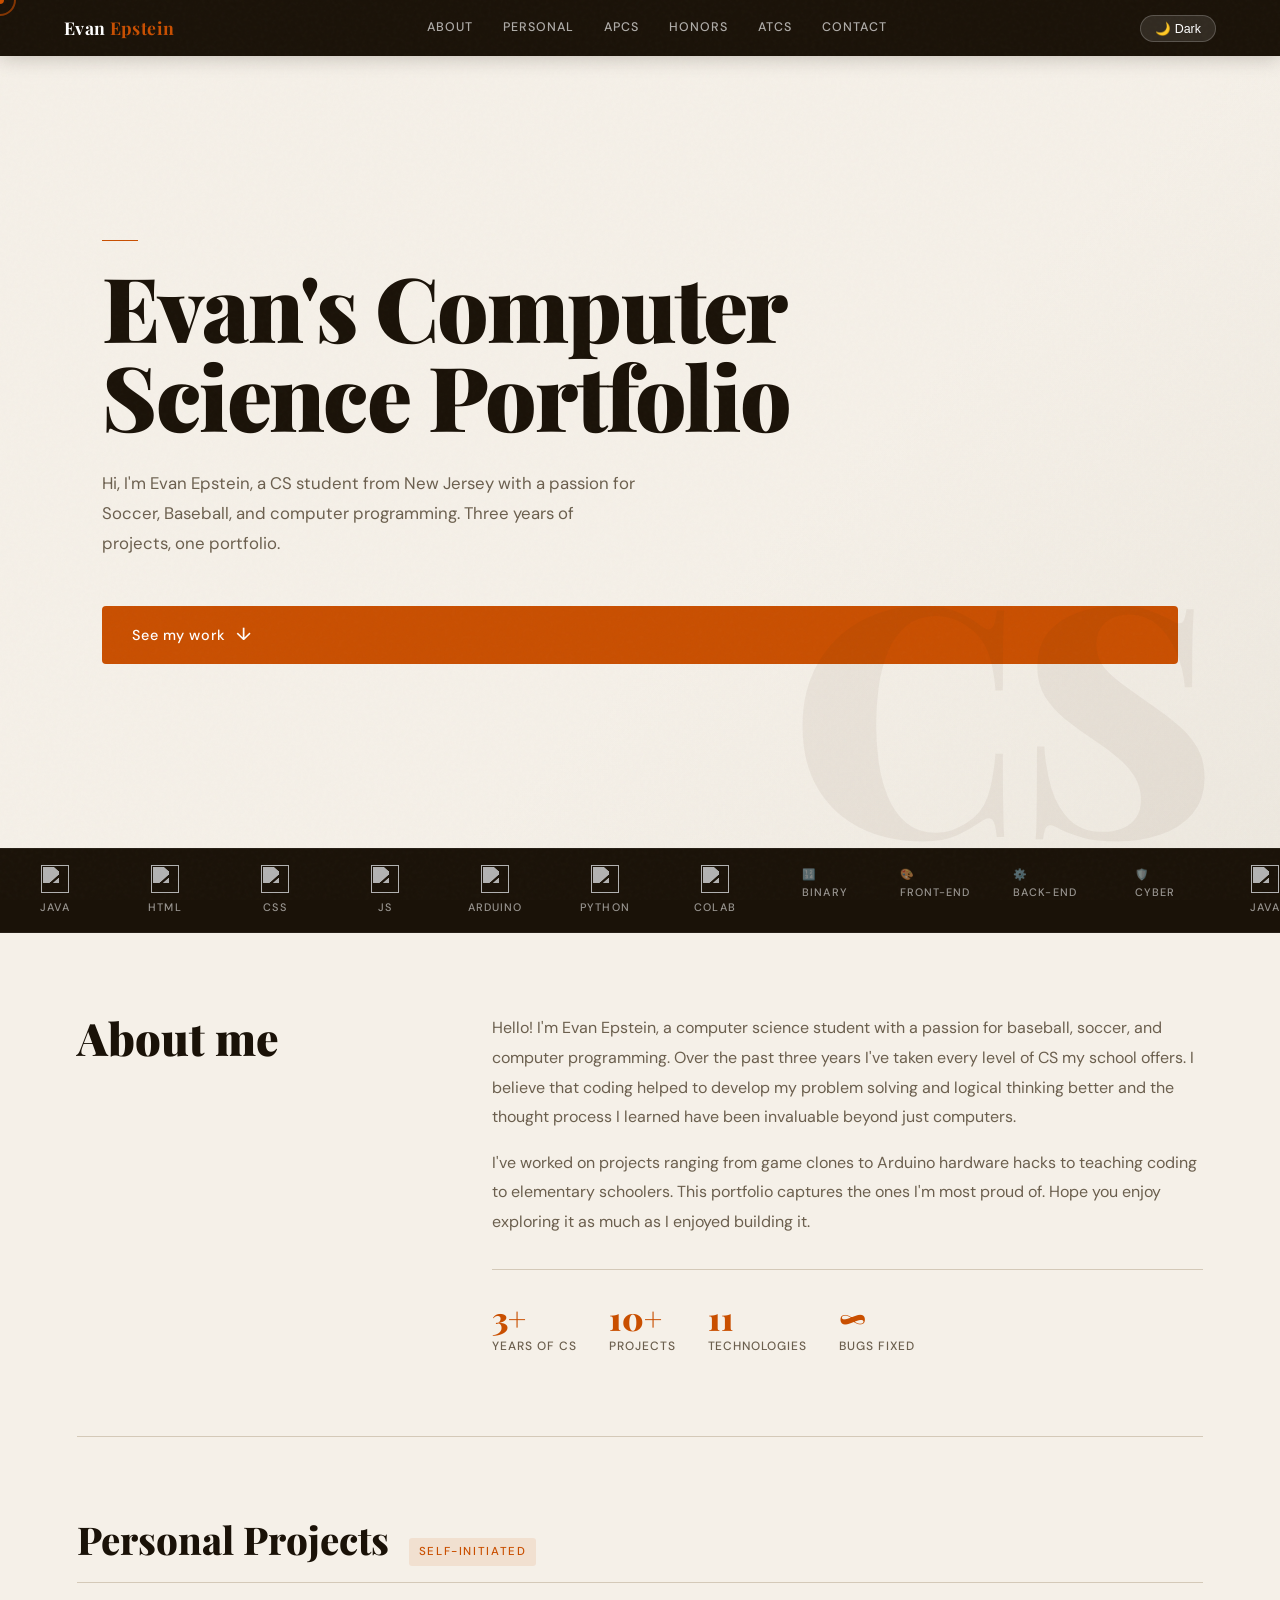
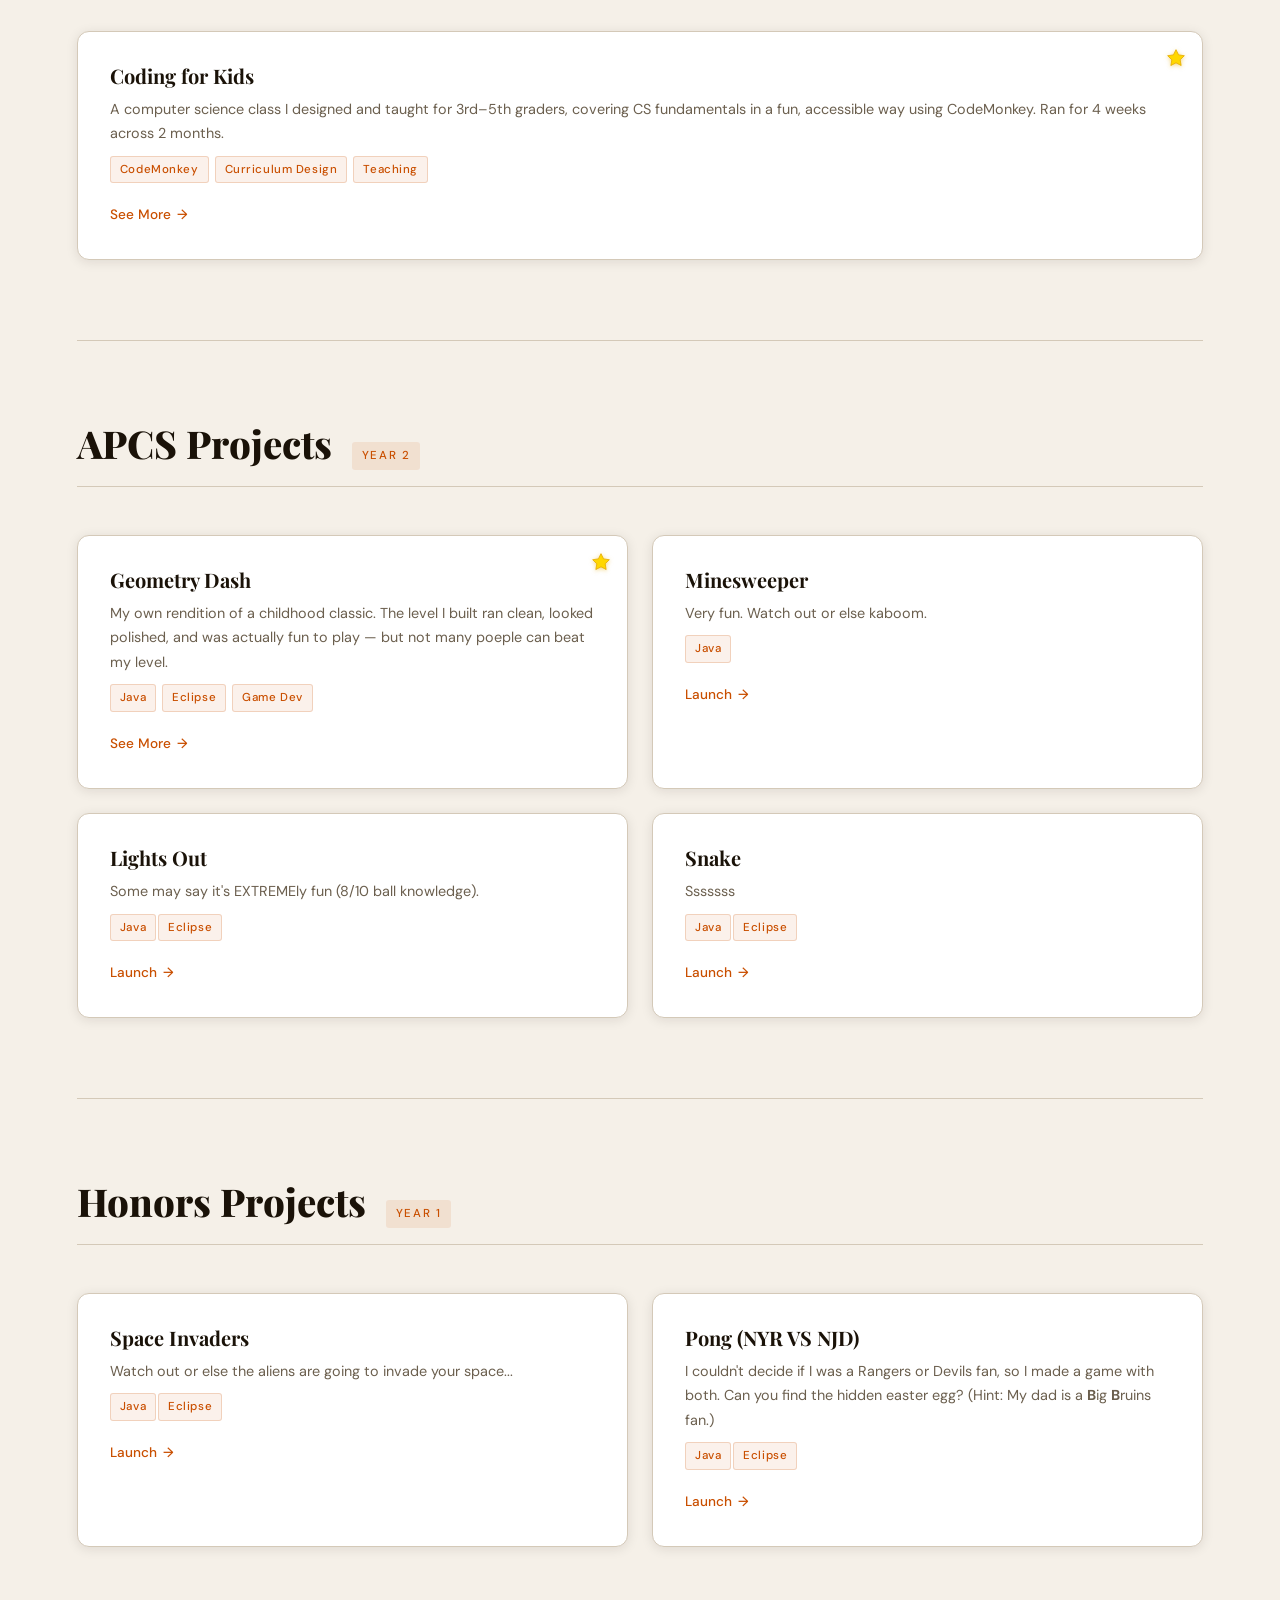
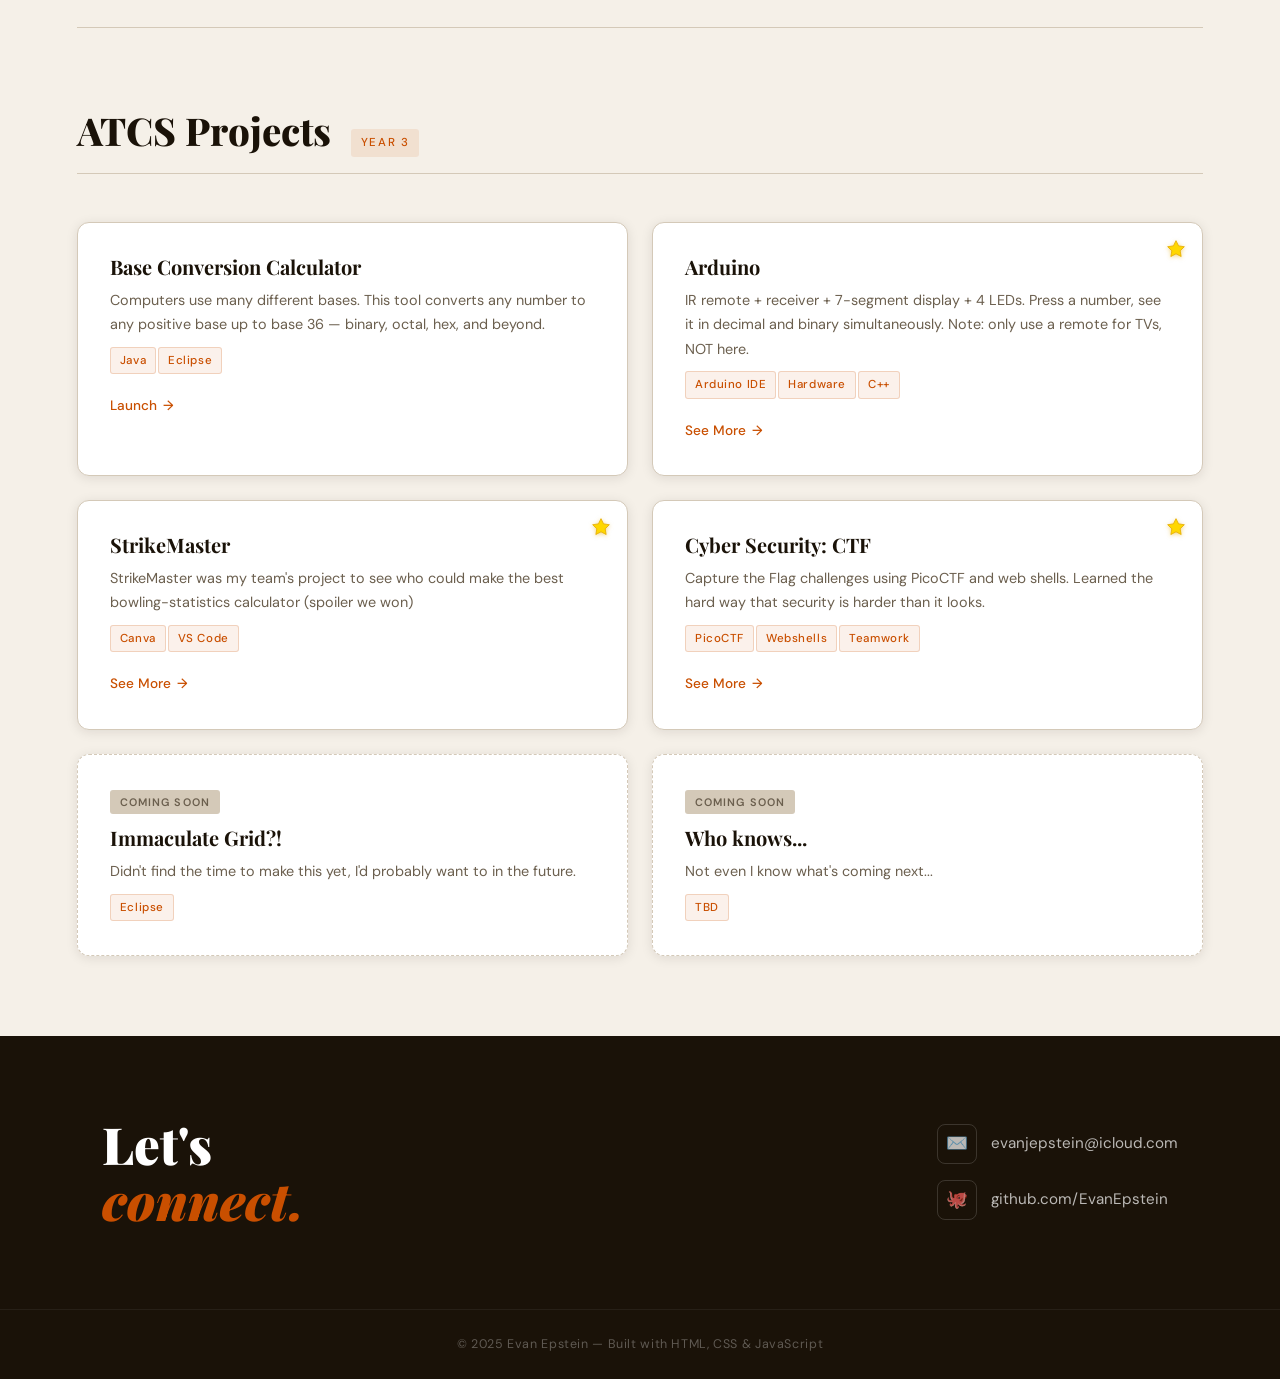
==== commit ce7ae7a1: "Update email contact in index.html" ====
--- a/index.html
+++ b/index.html
@@ -993,7 +993,7 @@
                 <h3>Cyber Security: CTF</h3>
                 <p>Capture the Flag challenges using PicoCTF and web shells. Learned the hard way that security is harder than it looks.</p>
                 <div><span class="tech-tag">PicoCTF</span><span class="tech-tag">Webshells</span><span class="tech-tag">Teamwork</span></div>
-                <a href="CyberSecurity.html" class="modal-trigger-link">See More</a>
+                <a href="CyberSecurityy.html" class="modal-trigger-link">See More</a>
             </div>
 
             <div class="project-card coming-soon fade-up" style="--i:4">
@@ -1019,9 +1019,9 @@
     <section class="contact-section" id="contact">
         <h2>Let's<br><em>connect.</em></h2>
         <div class="contact-links">
-            <a href="mailto:eepstein27@pascack.org" class="contact-link">
+            <a href="mailto:evanjepstein@icloud.com" class="contact-link">
                 <div class="contact-link-icon">✉️</div>
-                eepstein27@pascack.org
+                evanjepstein@icloud.com
             </a>
             <a href="https://github.com/EvanEpstein" target="_blank" class="contact-link">
                 <div class="contact-link-icon">🐙</div>
